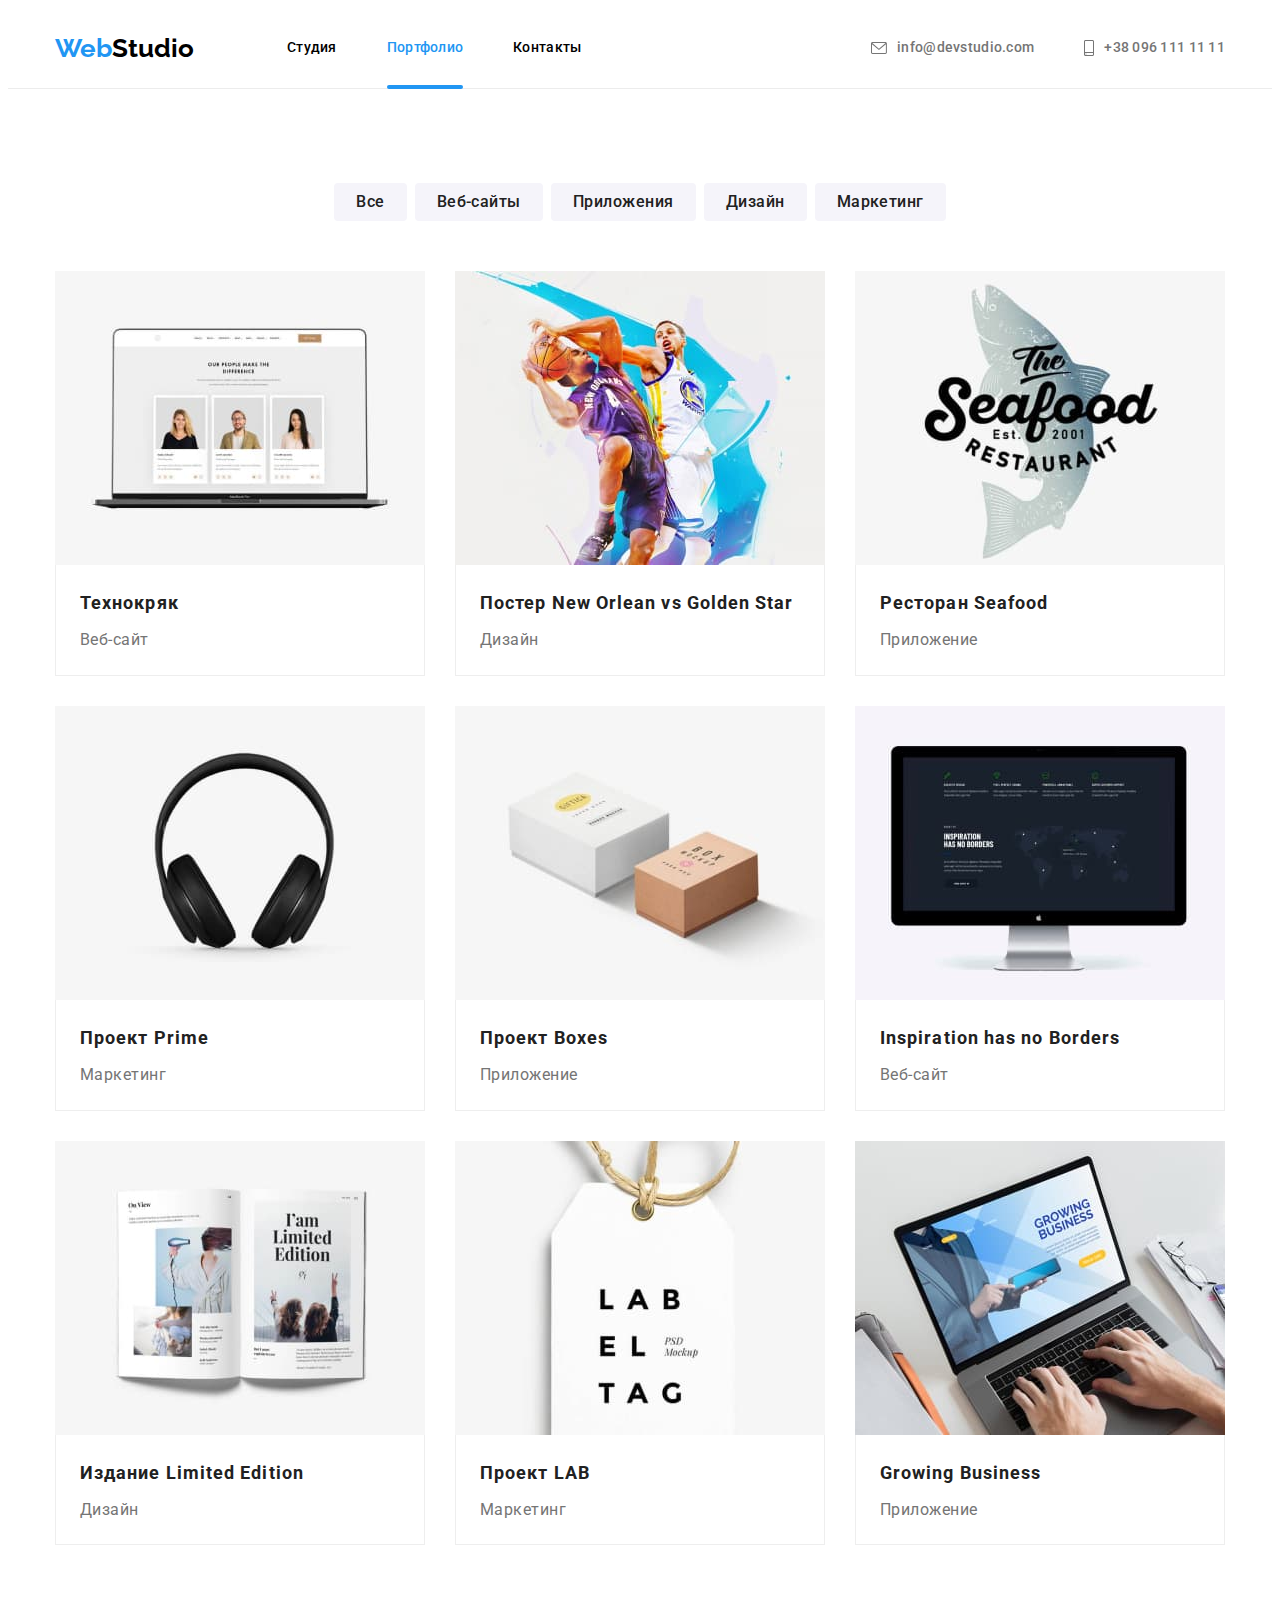
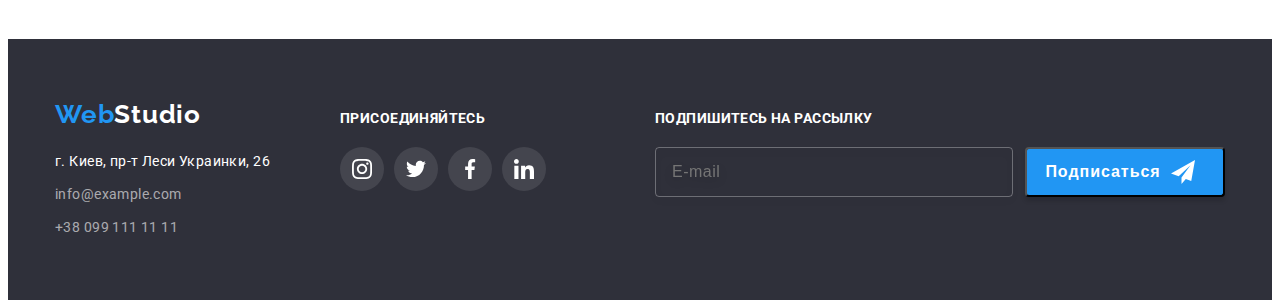
==== portfolio.html @ 35cf9055 "1" ====
<!DOCTYPE html>
<html lang="ru">
  <head>
    <meta charset="UTF-8" />
    <meta http-equiv="X-UA-Compatible" content="IE=edge" />
    <meta name="viewport" content="width=device-width, initial-scale=1.0" />
    <title>Portfolio</title>
    <link rel="stylesheet" href="./css/styles.css" />
    <!-- подключение шрифтов -->
    <link rel="preconnect" href="https://fonts.googleapis.com" />
    <link rel="preconnect" href="https://fonts.gstatic.com" crossorigin />
    <link
      href="https://fonts.googleapis.com/css2?family=Raleway:wght@700&family=Roboto:wght@400;500;700;900&display=swap"
      rel="stylesheet"
    />
  </head>
  <body>
    <header class="header">
      <div class="container">
        <nav class="header-nav">
          <a href="./index.html" class="header-logo link"
            ><span class="header-web">Web</span>Studio</a
          >
          <ul class="list header-list">
            <li class="header-item">
              <a href="./index.html" class="link header-link">Студия</a>
            </li>
            <li class="header-item">
              <a href="./portfolio.html" class="link header-link current">Портфолио</a>
            </li>
            <li class="header-item">
              <a href="" class="link header-link">Контакты</a>
            </li>
          </ul>
        </nav>
        <!-- <div class="header-contact-list"> -->
        <ul class="header-list list header-contact-list">
          <li class="contact-item">
            <a href="mailto:info@devstudio.com" class="link header-contact">
              <svg class="tel-svg" width="16" height="12">
                <use href="./imeges/icons.svg#icon-envelope"></use>
              </svg>
              info@devstudio.com</a
            >
          </li>
          <li class="contact-item">
            <a href="tel:+380961111111" class="link header-contact">
              <svg class="tel-svg" width="10" height="16">
                <use href="./imeges/icons.svg#icon-smartphone"></use>
              </svg>
              +38 096 111 11 11</a
            >
          </li>
        </ul>
        <!-- </div> -->
      </div>
    </header>

    <main>
      <!-- FILTER BUTTONS -->
      <section class="gallery">
        <div class="container">
          <h1 class="visually-hidden">Портфолио</h1>
          <ul class="list filter-list">
            <li class="filter-item"><button type="button" class="btn">Все</button></li>
            <li class="filter-item"><button type="button" class="btn">Веб-сайты</button></li>
            <li class="filter-item"><button type="button" class="btn">Приложения</button></li>
            <li class="filter-item"><button type="button" class="btn">Дизайн</button></li>
            <li class="filter-item"><button type="button" class="btn">Маркетинг</button></li>
          </ul>
          <ul class="list gallery-list">
            <li class="gallery-item">
              <a href="" class="link gallery-link">
                <div class="gallery-list-wrap">
                  <img src="./imeges/img-0.jpg" alt="work1" class="filter-img" width="370" />
                  <p class="gallery-hover-text">
                    Технокряк это современная площадка распространения коронавируса. Компании
                    используют эту платформу для цифрового шпионажа и атак на защищённые сервера
                    конкурентов.
                  </p>
                </div>
                <div class="gallery-text">
                  <h2 class="filter-title">Технокряк</h2>
                  <p class="filter-text">Веб-сайт</p>
                </div>
              </a>
            </li>
            <li class="gallery-item">
              <a href="" class="link gallery-link">
                <div class="gallery-list-wrap">
                  <img src="./imeges/img-1.jpg" alt="work2" class="filter-img" width="370" />
                  <p class="gallery-hover-text">
                    Технокряк это современная площадка распространения коронавируса. Компании
                    используют эту платформу для цифрового шпионажа и атак на защищённые сервера
                    конкурентов.
                  </p>
                </div>
                <div class="gallery-text">
                  <h2 class="filter-title">Постер New Orlean vs Golden Star</h2>
                  <p class="filter-text">Дизайн</p>
                </div>
              </a>
            </li>
            <li class="gallery-item">
              <a href="" class="link gallery-link">
                <div class="gallery-list-wrap">
                  <img src="./imeges/img-2.jpg" alt="work3" class="filter-img" width="370" />
                  <p class="gallery-hover-text">
                    Технокряк это современная площадка распространения коронавируса. Компании
                    используют эту платформу для цифрового шпионажа и атак на защищённые сервера
                    конкурентов.
                  </p>
                </div>
                <div class="gallery-text">
                  <h2 class="filter-title">Ресторан Seafood</h2>
                  <p class="filter-text">Приложение</p>
                </div>
              </a>
            </li>
            <li class="gallery-item">
              <a href="" class="link gallery-link">
                <div class="gallery-list-wrap">
                  <img src="./imeges/img-3.jpg" alt="work4" class="filter-img" width="370" />
                  <p class="gallery-hover-text">
                    Технокряк это современная площадка распространения коронавируса. Компании
                    используют эту платформу для цифрового шпионажа и атак на защищённые сервера
                    конкурентов.
                  </p>
                </div>
                <div class="gallery-text">
                  <h2 class="filter-title">Проект Prime</h2>
                  <p class="filter-text">Маркетинг</p>
                </div>
              </a>
            </li>
            <li class="gallery-item">
              <a href="" class="link gallery-link">
                <div class="gallery-list-wrap">
                  <img src="./imeges/img-4.jpg" alt="work5" class="filter-img" width="370" />
                  <p class="gallery-hover-text">
                    Технокряк это современная площадка распространения коронавируса. Компании
                    используют эту платформу для цифрового шпионажа и атак на защищённые сервера
                    конкурентов.
                  </p>
                </div>
                <div class="gallery-text">
                  <h2 class="filter-title">Проект Boxes</h2>
                  <p class="filter-text">Приложение</p>
                </div>
              </a>
            </li>
            <li class="gallery-item">
              <a href="" class="link gallery-link">
                <div class="gallery-list-wrap">
                  <img src="./imeges/img-5.jpg" alt="work6" class="filter-img" width="370" />
                  <p class="gallery-hover-text">
                    Технокряк это современная площадка распространения коронавируса. Компании
                    используют эту платформу для цифрового шпионажа и атак на защищённые сервера
                    конкурентов.
                  </p>
                </div>
                <div class="gallery-text">
                  <h2 class="filter-title">Inspiration has no Borders</h2>
                  <p class="filter-text">Веб-сайт</p>
                </div>
              </a>
            </li>
            <li class="gallery-item">
              <a href="" class="link gallery-link">
                <div class="gallery-list-wrap">
                  <img src="./imeges/img-6.jpg" alt="work7" class="filter-img" width="370" />
                  <p class="gallery-hover-text">
                    Технокряк это современная площадка распространения коронавируса. Компании
                    используют эту платформу для цифрового шпионажа и атак на защищённые сервера
                    конкурентов.
                  </p>
                </div>
                <div class="gallery-text">
                  <h2 class="filter-title">Издание Limited Edition</h2>
                  <p class="filter-text">Дизайн</p>
                </div>
              </a>
            </li>
            <li class="gallery-item">
              <a href="" class="link gallery-link">
                <div class="gallery-list-wrap">
                  <img src="./imeges/img-7.jpg" alt="work8" class="filter-img" width="370" />
                  <p class="gallery-hover-text">
                    Технокряк это современная площадка распространения коронавируса. Компании
                    используют эту платформу для цифрового шпионажа и атак на защищённые сервера
                    конкурентов.
                  </p>
                </div>
                <div class="gallery-text">
                  <h2 class="filter-title">Проект LAB</h2>
                  <p class="filter-text">Маркетинг</p>
                </div>
              </a>
            </li>
            <li class="gallery-item">
              <a href="" class="link gallery-link">
                <div class="gallery-list-wrap">
                  <img src="./imeges/img-8.jpg" alt="work9" class="filter-img" width="370" />
                  <p class="gallery-hover-text">
                    Технокряк это современная площадка распространения коронавируса. Компании
                    используют эту платформу для цифрового шпионажа и атак на защищённые сервера
                    конкурентов.
                  </p>
                </div>
                <div class="gallery-text">
                  <h2 class="filter-title">Growing Business</h2>
                  <p class="filter-text">Приложение</p>
                </div>
              </a>
            </li>
          </ul>
        </div>
      </section>
    </main>
    <footer class="footer">
      <div class="container">
        <div>
          <a href="./index.html" class="footer-logo link"
            ><span class="header-web">Web</span>Studio</a
          >
          <address class="footer-address">
            <ul class="list">
              <li class="footer-item">
                <a
                  class="link footer-address"
                  href="https://goo.gl/maps/mXZvtL3YNKknpCyy6"
                  target="_blank"
                  rel="noopener noreferrer"
                  >г. Киев, пр-т Леси Украинки, 26</a
                >
              </li>
              <li class="footer-item">
                <a href="mailto:info@example.com" class="link footer-contact">info@example.com</a>
              </li>
              <li class="footer-item">
                <a href="tel:+380991111111" class="link footer-contact">+38 099 111 11 11</a>
              </li>
            </ul>
          </address>
        </div>
        <div class="footer-social">
          <h3 class="secondary-title">присоединяйтесь</h3>
          <ul class="list footer-social-list">
            <li class="footer-social-item">
              <a href="" class="footer-social-link link">
                <svg class="footer-svg" width="20" height="20">
                  <use href="./imeges/icons.svg#icon-instagram"></use>
                </svg>
              </a>
            </li>
            <li class="footer-social-item">
              <a href="" class="footer-social-link link">
                <svg class="footer-svg" width="20" height="20">
                  <use href="./imeges/icons.svg#icon-twitter"></use>
                </svg>
              </a>
            </li>
            <li class="footer-social-item">
              <a href="" class="footer-social-link link">
                <svg class="footer-svg" width="20" height="20">
                  <use href="./imeges/icons.svg#icon-facebook"></use>
                </svg>
              </a>
            </li>
            <li class="footer-social-item">
              <a href="" class="footer-social-link link">
                <svg class="footer-svg" width="20" height="20">
                  <use href="./imeges/icons.svg#icon-linkedin"></use>
                </svg>
              </a>
            </li>
          </ul>
        </div>
        <form action="" class="subscribe-form">
          <div class="subscribe">
            <div class="subscribe-wrap-up">
              <label for="subscribe-email" class="subscribe-text">Подпишитесь на рассылку</label>
            </div>
            <div class="subscribe-wrap">
              <input
                type="email"
                name="subscribe-email"
                id="subscribe-email"
                class="subscribe-input"
                placeholder="E-mail"
              />

              <button type="submit" class="button btn-subscribe">
                Подписаться
                <svg class="icon-send" width="24" height="24">
                  <use href="./imeges/icons.svg#icon-send"></use>
                </svg>
              </button>
            </div>
          </div>
        </form>
      </div>
    </footer>
  </body>
</html>
---- css/styles.css ----
* {
  box-sizing: border-box;
}

:root {
  --title-color-text: #212121;
  --primery-color-text: #757575;
  --color-prime: #000000;
  --color-hover: #2196f3;
}

body {
  font-family: 'Roboto', sans-serif;
}

p,
h1,
h2,
h3,
h4,
h5,
h6 {
  margin: 0;
}

ul {
  margin: 0;
  padding: 0;
}

button {
  cursor: pointer;
  padding: 0;
}

img {
  display: block;
}

.list {
  list-style: none;
}

.link {
  text-decoration: none;
}

.visually-hidden {
  position: absolute;
  white-space: nowrap;
  width: 1px;
  height: 1px;
  overflow: hidden;
  border: 0;
  padding: 0;
  clip: rect(0 0 0 0);
  clip-path: inset(50%);
  margin: -1px;
}

.container {
  width: 1200px;
  padding-left: 15px;
  padding-right: 15px;
  margin: 0 auto;
  /* outline: 2px solid red; */
}

/* Цвет заголовка секции  #757575  */
/* Цвет дополнительного текста #212121 */
/* Цвет фона белый  */

.list {
  list-style: none;
}
.link {
  text-decoration: none;
}
/* ----------------------------header------------------ */
.header .container {
  display: flex;
  align-items: center;
}
.header {
  border-bottom: 1px solid #ececec;
}
.header-nav {
  display: flex;
  align-items: center;
}
.header-nav .header-logo {
  margin-right: 93px;
  font-family: 'Raleway', sans-serif;
  font-weight: 700;
  font-size: 26px;
  line-height: 1.19;
  color: var(--color-prime);
}
.header-web {
  color: #2196f3;
}
.header-list {
  display: flex;
  font-weight: 500;
  font-size: 14px;
  line-height: 1.14;
  letter-spacing: 0.02em;
}
.header-item:not(:last-child) {
  margin-right: 50px;
}
.tel-svg {
  margin-right: 10px;
  align-items: center;
}
.header-contact {
  display: flex;
  align-items: center;
  color: var(--primery-color-text);
  font-weight: 500;
  font-size: 14px;
  line-height: 1.14;
  letter-spacing: 0.02em;
  fill: #757575;
  padding-top: 32px;
  padding-bottom: 32px;
  transition: color 250ms cubic-bezier(0.4, 0, 0.2, 1), fill 250ms cubic-bezier(0.4, 0, 0.2, 1);
}
.header-contact-list {
  display: flex;
  margin-left: auto;
  align-items: center;
}
.contact-item:nth-child(1) {
  margin-right: 50px;
}
.header-nav .header-list {
  color: var(--color-hover);
}

.header-link {
  display: block;
  padding-top: 32px;
  padding-bottom: 32px;
  color: var(--color-prime);
  transition: color 250ms cubic-bezier(0.4, 0, 0.2, 1);
}
.current {
  color: var(--color-hover);
  position: relative;
}
.current::after {
  content: '';
  width: 100%;
  height: 4px;
  background-color: var(--color-hover);
  border-radius: 2px;
  position: absolute;
  left: 0;
  bottom: -1px;
}
.header-link:hover,
.header-link:focus,
.header-contact:hover,
.header-contact:focus,
.tel-svg:hover {
  color: var(--color-hover);
  fill: var(--color-hover);
}

/*------------------------ HERO---------------- */
.hero {
  max-width: 1600px;
  /* background-color: #2f303a; */
  padding-top: 200px;
  padding-bottom: 200px;
  text-align: center;
  margin: 0 auto;
  /* background: rgba(47, 48, 58, 0.4); */
  background-image: linear-gradient(to top, rgba(47, 48, 58, 0.4), rgba(47, 48, 58, 0.4)),
    url(../imeges/Img.jpg);
}

.hero .hero-title {
  color: white;
  font-family: Roboto;
  font-weight: 900;
  font-size: 44px;
  line-height: 1.36;
  letter-spacing: 0.06em;
  text-transform: uppercase;
  text-align: center;
  margin: 0 auto 30px auto;
  max-width: 696px;
}

.button {
  box-shadow: 0px 4px 4px rgba(0, 0, 0, 0.15);
  border-radius: 4px;
  width: 200px;
  height: 50px;
  color: white;
  background-color: var(--color-hover);
  font-weight: 700;
  font-size: 16px;
  line-height: 1.875;
  letter-spacing: 0.06em;
  transition: background-color 250ms cubic-bezier(0.4, 0, 0.2, 1);
}
.hero .button:hover,
.hero .button:focus {
  background-color: #188ce8;
}

/* ---------------------SECTION--------------- */
.section-title {
  color: var(--title-color-text);
  font-weight: 700;
  font-size: 36px;
  line-height: 1.17;
  letter-spacing: 0.03em;
  text-align: center;
  margin-bottom: 50px;
}
.work-principles .secondary-title {
  font-weight: 700;
  text-transform: uppercase;
  margin-bottom: 10px;
}
.secondary-title {
  color: var(--title-color-text);
  font-weight: 500;
  font-size: 14px;
  line-height: 1.14;
  letter-spacing: 0.03em;
  /* text-transform: uppercase; */
}
.section-text {
  color: var(--primery-color-text);
  font-weight: 400;
  font-size: 14px;
  line-height: 1.71;
  letter-spacing: 0.03em;
}

/* ----------------Принципы работы----------- */
.work-principles {
  padding-top: 94px;
}
.principles-icon-box {
  display: flex;
  align-items: center;
  justify-content: center;
  width: 270px;
  height: 120px;
  background-color: #f5f4fa;
  /* text-align: center;
  padding-top: 25px;
  padding-bottom: 25px; */
  /* filter: drop-shadow(0px 4px 4px rgba(0, 0, 0, 0.25)); */
  margin-bottom: 30px;
}

.work-principles .list {
  display: flex;
  margin-right: -30px;
}
.activity .section-title {
  margin-bottom: 50px;
}
.principles-item {
  width: 270px;
  margin-right: 30px;
}
/* ------------Чем мы занимаемся----------- */
.activity {
  padding-top: 94px;
  padding-bottom: 94px;
}
.activity-wrap {
  position: relative;
}
.activity-wrap-text {
  display: flex;
  align-items: center;
  justify-content: center;
  position: absolute;
  bottom: 0;
  right: 0;
  width: 100%;
  padding-top: 27px;
  padding-bottom: 27px;
  /* height: 70px; */
  background: rgba(47, 48, 58, 0.8);
  font-weight: 700;
  font-size: 14px;
  line-height: 1.14;
  text-align: center;
  letter-spacing: 0.03em;
  text-transform: uppercase;
  color: #ffffff;
}
.activity .list {
  display: flex;

  /* margin-right: -30px; */
}
.activity-item:not(:last-child) {
  margin-right: 30px;
}
/* ------------Наша команда----------- */
.team {
  background-color: #f5f4fa;
  padding-top: 94px;
  padding-bottom: 94px;
}
.team .section-title {
  margin-bottom: 50px;
}
.team-list {
  display: flex;
  margin-right: -30px;
}

.team-item {
  margin-right: 30px;
  background-color: #fff;
  /* padding-bottom: 30px; */
  box-shadow: 0px 1px 3px rgba(0, 0, 0, 0.12), 0px 1px 1px rgba(0, 0, 0, 0.14),
    0px 2px 1px rgba(0, 0, 0, 0.2);
  border-radius: 0px 0px 4px 4px;
}
.team-text {
  padding: 30px 20px 30px 20px;
  text-align: center;
}
.team .secondary-title {
  margin-bottom: 10px;
}
.team .section-text {
  margin-bottom: 16px;
  /* text-align: center; */
  /* margin-bottom: 30px; */
}
.social-list {
  display: flex;
  align-items: center;
  justify-content: center;
}

.social-link {
  display: flex;
  align-items: center;
  justify-content: center;
  width: 44px;
  height: 44px;
  color: #afb1b8;
  border-radius: 50%;
  background-color: #fff;
  transition: color 250ms cubic-bezier(0.4, 0, 0.2, 1),
    background-color 250ms cubic-bezier(0.4, 0, 0.2, 1);
}
.svg-social {
  fill: currentColor;
}

.social-link:hover,
.social-link:focus {
  background-color: var(--color-hover);
  width: 44px;
  height: 44px;
  border-radius: 50%;
  cursor: pointer;
  color: #ffffff;
}

.social-item {
  display: flex;
  align-items: center;
  justify-content: center;
}
.social-item + .social-item {
  margin-left: 10px;
}

/* --------------------Постоянные клиенты #afb1b8 ------------ */
.clients {
  padding-top: 94px;
  padding-bottom: 94px;
}
.clients-list {
  display: flex;
}
.clients-link {
  display: flex;
  align-items: center;
  justify-content: center;
  width: 170px;
  height: 92px;
  border: 1px solid #afb1b8;
  border-radius: 4px;
  color: #afb1b8;
  transition: color 250ms cubic-bezier(0.4, 0, 0.2, 1), border 250ms cubic-bezier(0.4, 0, 0.2, 1);
}
.clients-icon {
  fill: currentColor;
}
.clients-item + .clients-item {
  margin-left: 30px;
}
.clients-link:hover {
  color: var(--color-hover);
  border: 1px solid #2196f3;
}

/* -------------------- FOOTER------------ */
.footer {
  /* display: flex; */
  /* flex-direction: row; */
  background: #2f303a;
  padding-top: 60px;
  padding-bottom: 60px;
}
.footer .container {
  display: flex;
  align-items: baseline;
}
.footer-logo {
  display: block;
  color: #ffffff;
  font-family: Raleway;
  font-weight: 700;
  font-size: 26px;
  line-height: 1.19;
  letter-spacing: 0.03em;
  margin-bottom: 20px;
}
.footer-address-wrap {
  min-width: 231px;
}

.footer-address {
  color: #ffffff;
  font-style: normal;
  font-weight: 400;
  font-size: 14px;
  line-height: 1.71;
  letter-spacing: 0.03em;
  /* margin-bottom: 9px; */
}
.footer-item:not(:last-child) {
  margin-bottom: 9px;
}

.footer-contact {
  font-weight: 400;
  font-size: 14px;
  line-height: 1.71;
  letter-spacing: 0.03em;
  color: rgba(255, 255, 255, 0.6);
}
.footer-social {
  margin-left: 70px;
  margin-right: 93px;
}
.footer-social .secondary-title {
  color: #ffffff;
  font-weight: 700;
  text-transform: uppercase;
  margin-bottom: 20px;
}
.footer-social-list {
  display: flex;
}
.footer-social-link {
  display: flex;
  width: 44px;
  height: 44px;
  background: rgba(255, 255, 255, 0.1);
  border-radius: 50%;
  align-items: center;
  justify-content: center;
  color: #ffffff;
  transition: background-color 250ms cubic-bezier(0.4, 0, 0.2, 1);
}
.footer-social-item + .footer-social-item {
  margin-left: 10px;
}
.footer-social-link:hover,
.footer-social-link:focus {
  background-color: var(--color-hover);
}
.footer-svg {
  fill: currentColor;
}
.subscribe {
  display: flex;
  flex-direction: column;
  margin-left: auto;
}
.subscribe-form {
  margin-left: auto;
}
.subscribe-text {
  font-weight: 700;
  font-size: 14px;
  line-height: 1.14;
  letter-spacing: 0.03em;
  text-transform: uppercase;
  color: #ffffff;
}

.subscribe-input {
  width: 358px;
  outline: none;
  border: 1px solid rgba(255, 255, 255, 0.3);
  filter: drop-shadow(0px 4px 4px rgba(0, 0, 0, 0.15));
  border-radius: 4px;
  background-color: transparent;
  padding-right: 16px;
  padding-left: 16px;
  font-size: 16px;
  line-height: 1.25;
  letter-spacing: 0.03em;
  color: rgba(255, 255, 255, 0.6);
}
.btn-subscribe {
  width: 200px;
  height: 50px;
  font-weight: 700;
  font-size: 16px;
  line-height: 1.86;
  display: flex;
  align-items: center;
  justify-content: center;
  letter-spacing: 0.06em;
  color: #ffffff;
  box-shadow: 0px 4px 4px rgba(0, 0, 0, 0.15);
  margin-left: 12px;
  transition: background-color 250ms cubic-bezier(0.4, 0, 0.2, 1);
}

.btn-subscribe:hover,
.btn-subscribe:focus {
  background-color: #188ce8;
}

.icon-send {
  margin: 0 10px 0 10px;
  fill: #ffffff;
}
.subscribe-wrap-up {
  margin-bottom: 20px;
}
.subscribe-wrap {
  display: flex;
  width: 100%;
}

/* ------------Portfolio--------- */

/* ---------FILTER BUTTONS------------ */
.gallery {
  padding-top: 94px;
  padding-bottom: 94px;
}

.btn {
  font-family: inherit;
  background-color: #f5f4fa;
  color: var(--title-color-text);
  font-weight: 500;
  font-size: 16px;
  line-height: 1.63;
  letter-spacing: 0.03em;
  border-radius: 4px;
  border: none;
  padding: 6px 22px;
  transition: background-color 250ms cubic-bezier(0.4, 0, 0.2, 1),
    color 250ms cubic-bezier(0.4, 0, 0.2, 1), box-shadow 250ms cubic-bezier(0.4, 0, 0.2, 1);
}
.filter-item:not(:last-child) {
  margin-right: 8px;
}
.filter-list {
  display: flex;
  margin-bottom: 50px;
  justify-content: center;
}

.btn:hover,
.btn:focus {
  background-color: var(--color-hover);
  color: #ffffff;
  box-shadow: 0px 3px 1px rgba(0, 0, 0, 0.1), 0px 1px 2px rgba(0, 0, 0, 0.08),
    0px 2px 2px rgba(0, 0, 0, 0.12);
}

/* -----------Галерея----------------- */

.filter-title {
  color: var(--title-color-text);
  font-weight: 700;
  font-size: 18px;
  line-height: 2;
  letter-spacing: 0.06em;

  margin-bottom: 4px;
}
.filter-text {
  color: var(--primery-color-text);
  font-style: 400;
  font-size: 16px;
  line-height: 1.86;
  letter-spacing: 0.03em;
}
.gallery-text {
  padding: 20px 24px;
  border-right: 1px solid #eeeeee;
  border-bottom: 1px solid #eeeeee;
  border-left: 1px solid #eeeeee;
}
.gallery-item {
  margin-right: 30px;
  margin-bottom: 30px;
  background: #ffffff;
  flex-basis: calc((100% - 90px) / 3);
}
.gallery-list-wrap {
  position: relative;
  overflow: hidden;
}
.gallery-item:hover .gallery-hover-text {
  transform: translateY(0);
}
.gallery-hover-text {
  position: absolute;
  height: 100%;
  top: 0;
  left: 0;
  padding: 63px 24px;
  background-color: rgba(33, 150, 243, 0.9);
  font-weight: 400;
  font-size: 18px;
  line-height: 1.56;
  letter-spacing: 0.03em;
  color: #ffffff;
  transform: translateY(101%);
  transition: transform 250ms cubic-bezier(0.4, 0, 0.2, 1);
}
.gallery-link {
  display: block;
  transition: box-shadow 250ms cubic-bezier(0.4, 0, 0.2, 1);
}
.gallery-link:hover,
.gallery-link:focus {
  box-shadow: 0px 1px 1px rgba(0, 0, 0, 0.12), 0px 4px 4px rgba(0, 0, 0, 0.06),
    1px 4px 6px rgba(0, 0, 0, 0.16);
}
.gallery-list {
  display: flex;
  flex-wrap: wrap;
  margin-right: -30px;
  margin-bottom: -30px;
}

/* --------------MODAL------------ */

.backdrop {
  position: fixed;
  top: 0;
  width: 100vw;
  height: 100vh;
  background-color: rgba(0, 0, 0, 0.2);
  transition: opacity 500ms cubic-bezier(0.4, 0, 0.2, 1),
    visibility 500ms cubic-bezier(0.4, 0, 0.2, 1);
}

/* .backdrop.is-hidden {
  opacity: 0;
  pointer-events: none;
} */

.modal {
  width: 528px;
  min-height: 581px;
  background-color: #fff;
  border-radius: 4px;
  box-shadow: 0px 1px 3px rgba(0, 0, 0, 0.12), 0px 1px 1px rgba(0, 0, 0, 0.14),
    0px 2px 1px rgba(0, 0, 0, 0.2);
  position: absolute;
  top: 50%;
  left: 50%;
  padding: 40px;
  transform: translate(-50%, -50%) scale(1) rotate(0deg);
  transition: transform 500ms cubic-bezier(0.4, 0, 0.2, 1);
}
.title-modal {
  font-weight: 700;
  font-size: 20px;
  line-height: 1.15;
  text-align: center;
  letter-spacing: 0.03em;
  color: #212121;
  margin-bottom: 12px;
}
.backdrop.is-hidden .modal {
  transform: translate(-50%, -50%) scale(0.5) rotate(720deg);
  transition: transform 500ms cubic-bezier(0.4, 0, 0.2, 1);
}

.modal-close {
  position: absolute;
  display: flex;
  align-items: center;
  justify-content: center;
  top: 8px;
  right: 8px;
  width: 30px;
  height: 30px;
  background: transparent;
  border-radius: 50%;
  border: 1px solid rgba(0, 0, 0, 0.1);
}
.modal-close:hover,
.modal-close:focus {
  fill: var(--color-hover);
}
.is-hidden {
  opacity: 0;
  pointer-events: none;
  visibility: hidden;
}
.form-field {
  position: relative;
  display: flex;
  flex-direction: column;
  margin-bottom: 10px;
}
.form-field-coment {
  display: flex;
  flex-direction: column;
  margin-bottom: 20px;
}
.form-input-icon {
  position: absolute;
  /* top: 20px; */
  left: 12px;
  bottom: 11px;
  fill: var(--title-color-text);
  transition: fill 250ms cubic-bezier(0.4, 0, 0.2, 1);
}

.modal-label {
  font-size: 12px;
  line-height: 1.17;
  letter-spacing: 0.01em;
  color: #757575;
  margin-bottom: 4px;
}

.modal-input {
  outline: none;
  height: 40px;
  border: 1px solid rgba(33, 33, 33, 0.2);
  border-radius: 4px;
  padding-left: 42px;
  transition: border 250ms cubic-bezier(0.4, 0, 0.2, 1);
}
.modal-input:focus,
.modal-coment:focus {
  border: 1px solid var(--color-hover);
}
.modal-input:focus ~ .form-input-icon {
  fill: var(--color-hover);
}
.modal-coment {
  outline: none;
  width: 448px;
  height: 120px;
  padding: 12px 16px;
  border: 1px solid rgba(33, 33, 33, 0.2);
  border-radius: 4px;
  transition: border 250ms cubic-bezier(0.4, 0, 0.2, 1);
  resize: none;
}
.modal-coment::placeholder {
  font-size: 14px;
  line-height: 1.14;
  letter-spacing: 0.01em;
  color: rgba(117, 117, 117, 0.5);
}
.check-text {
  display: flex;
  align-items: center;
  justify-content: center;
  font-size: 14px;
  line-height: 1.71;
  letter-spacing: 0.03em;
  color: #757575;
}

.check-text span {
  width: 16px;
  height: 15px;
  border: 2px solid #000000;
  border-radius: 3px;
  margin-right: 8px;
  display: inline-flex;
  align-items: center;
  justify-content: center;
}

.form-check {
  display: flex;
  align-items: center;
  justify-content: center;
  margin-bottom: 30px;
}

.form-check-icon {
  fill: #ffffff;
}

.policy-check:checked + .check-text span {
  border: none;
  background-color: var(--color-hover);
}

.btn-modal {
  display: block;
  margin-right: auto;
  margin-left: auto;
  transition: background-color 250ms cubic-bezier(0.4, 0, 0.2, 1);
}
.btn-modal:hover,
.btn-modal:focus {
  background-color: #188ce8;
}
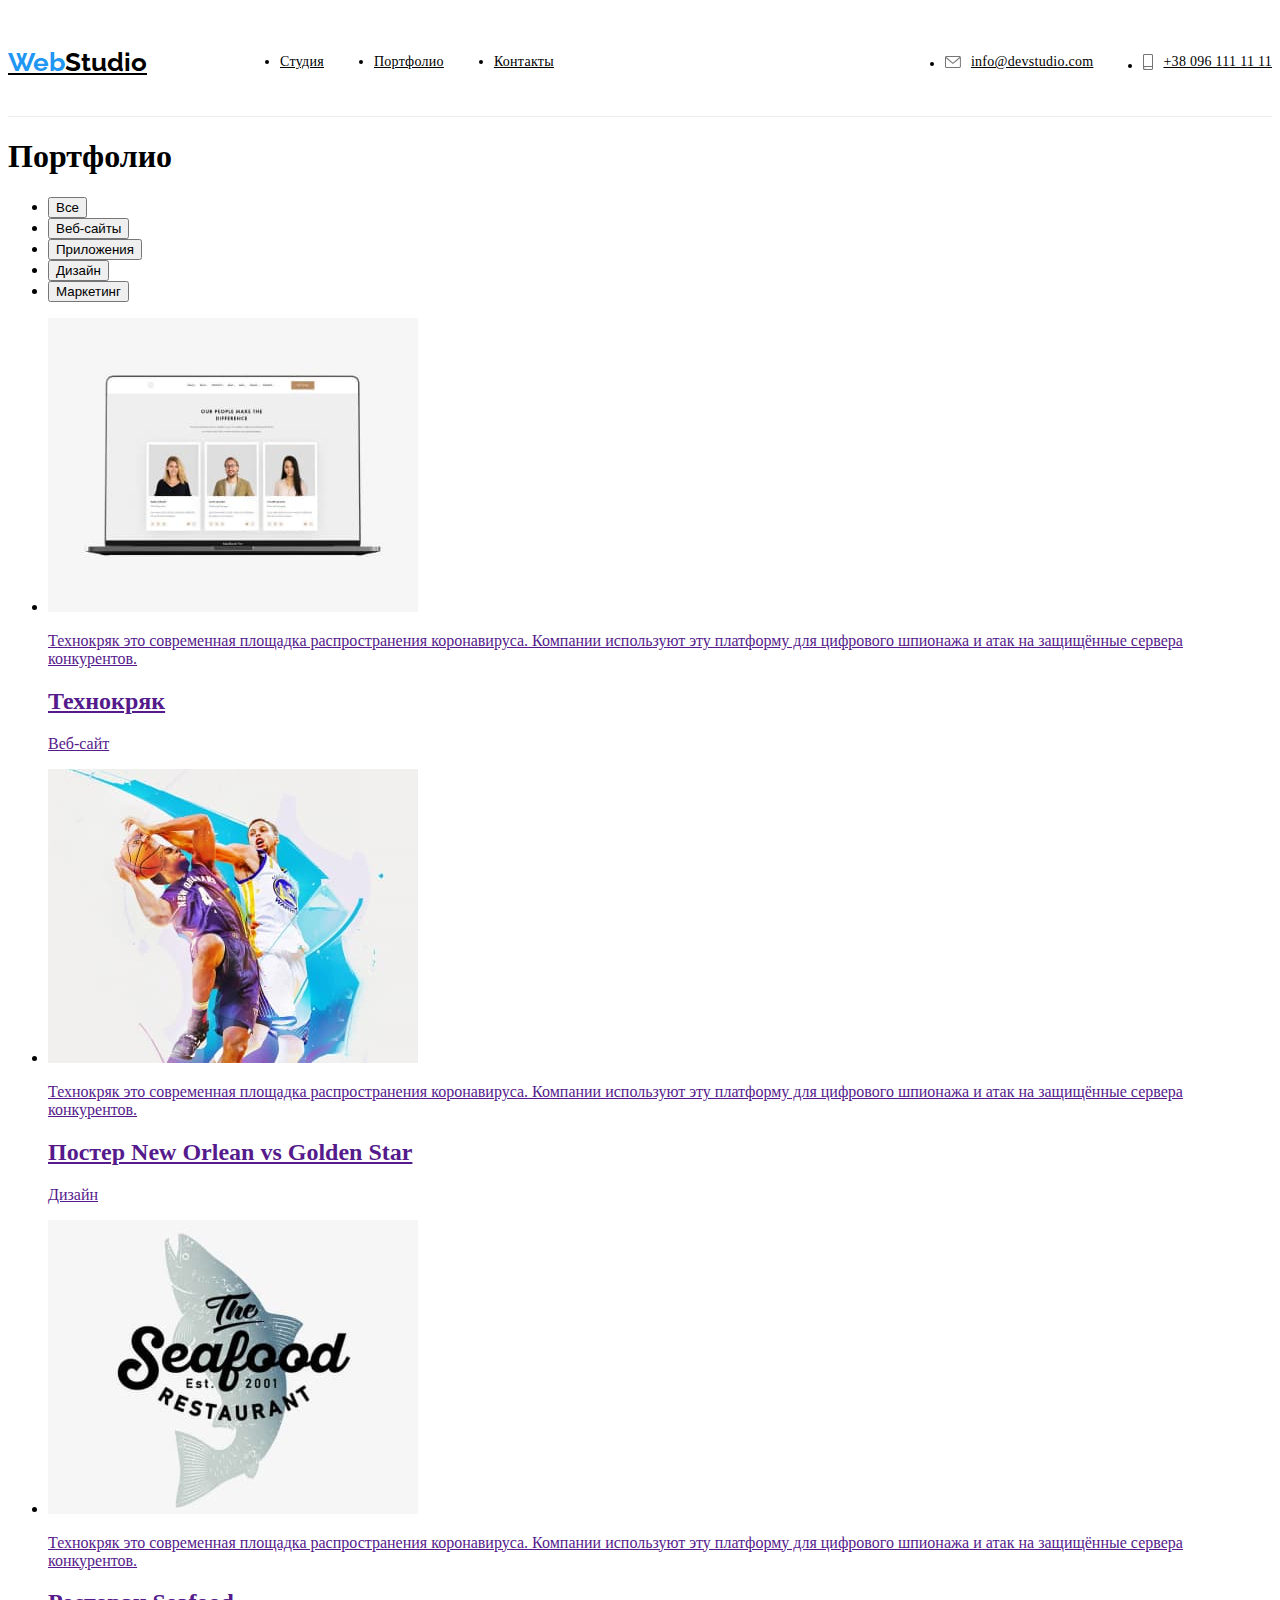
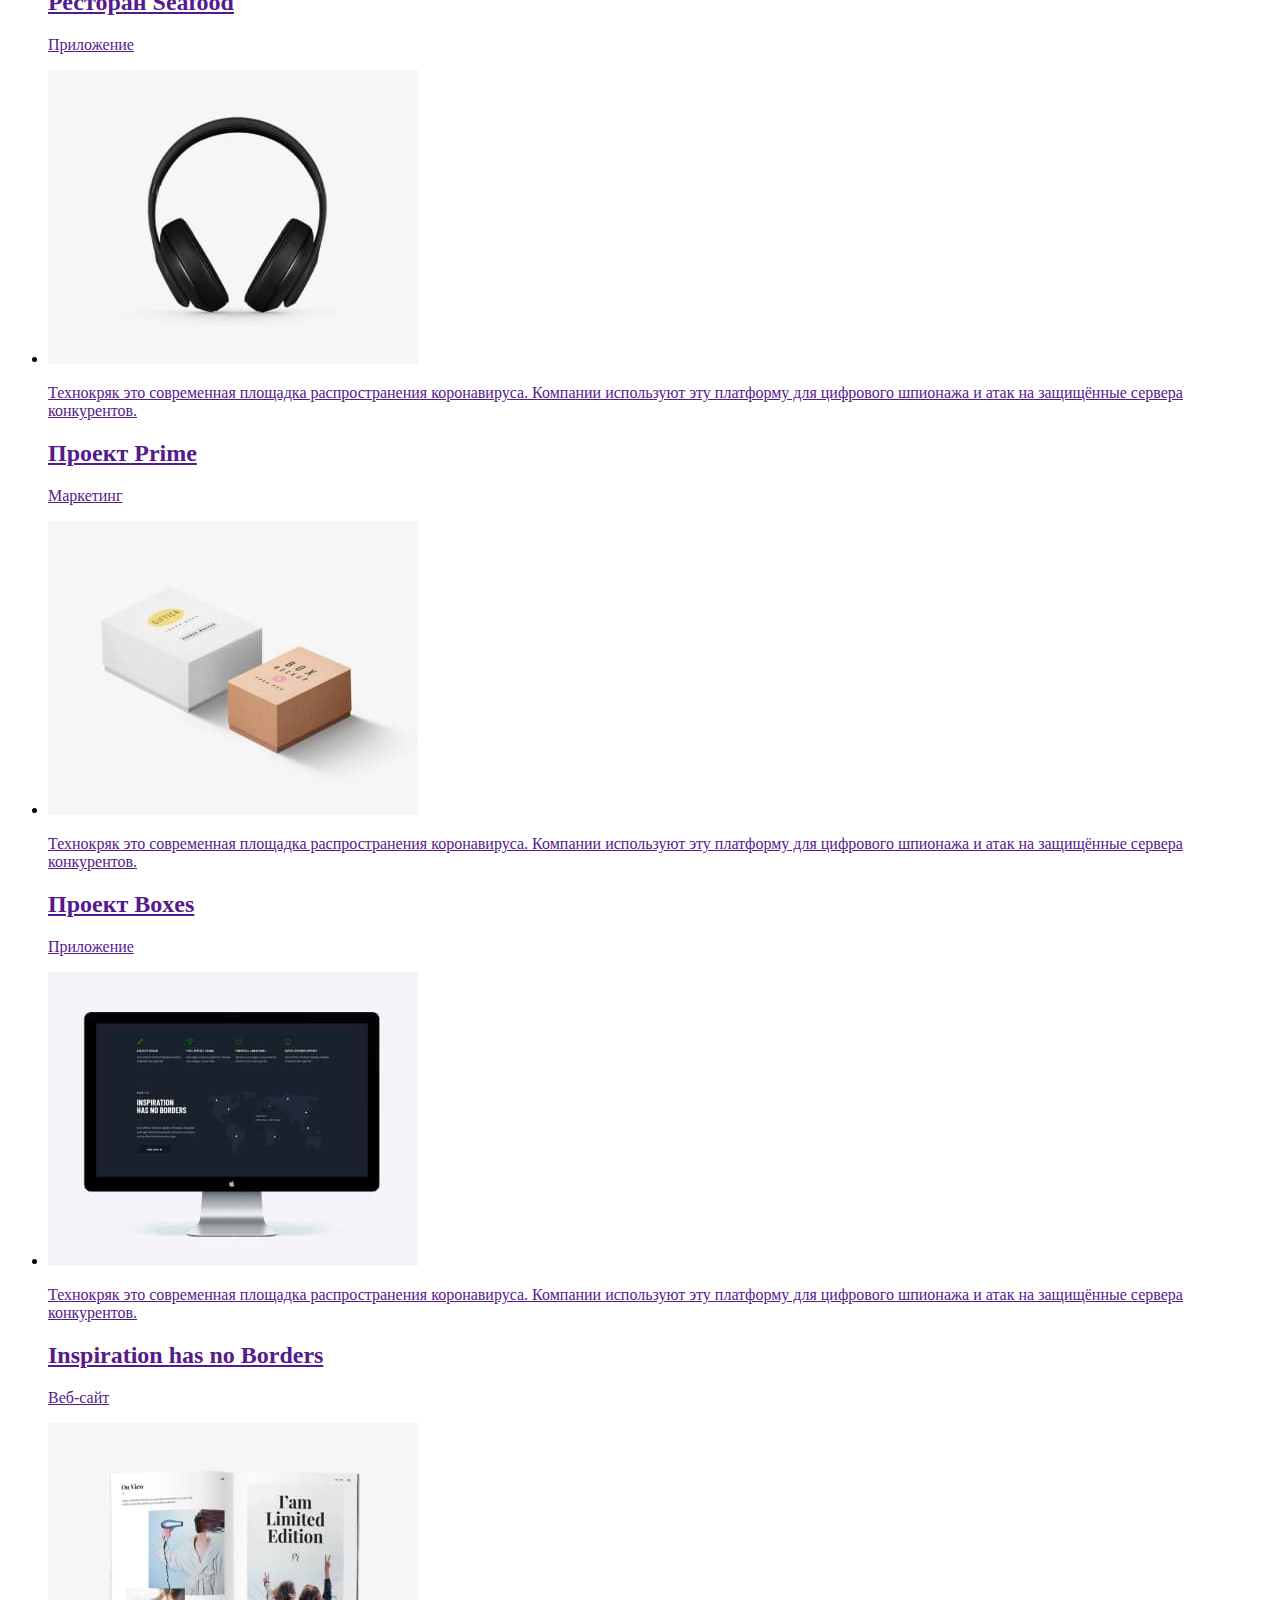
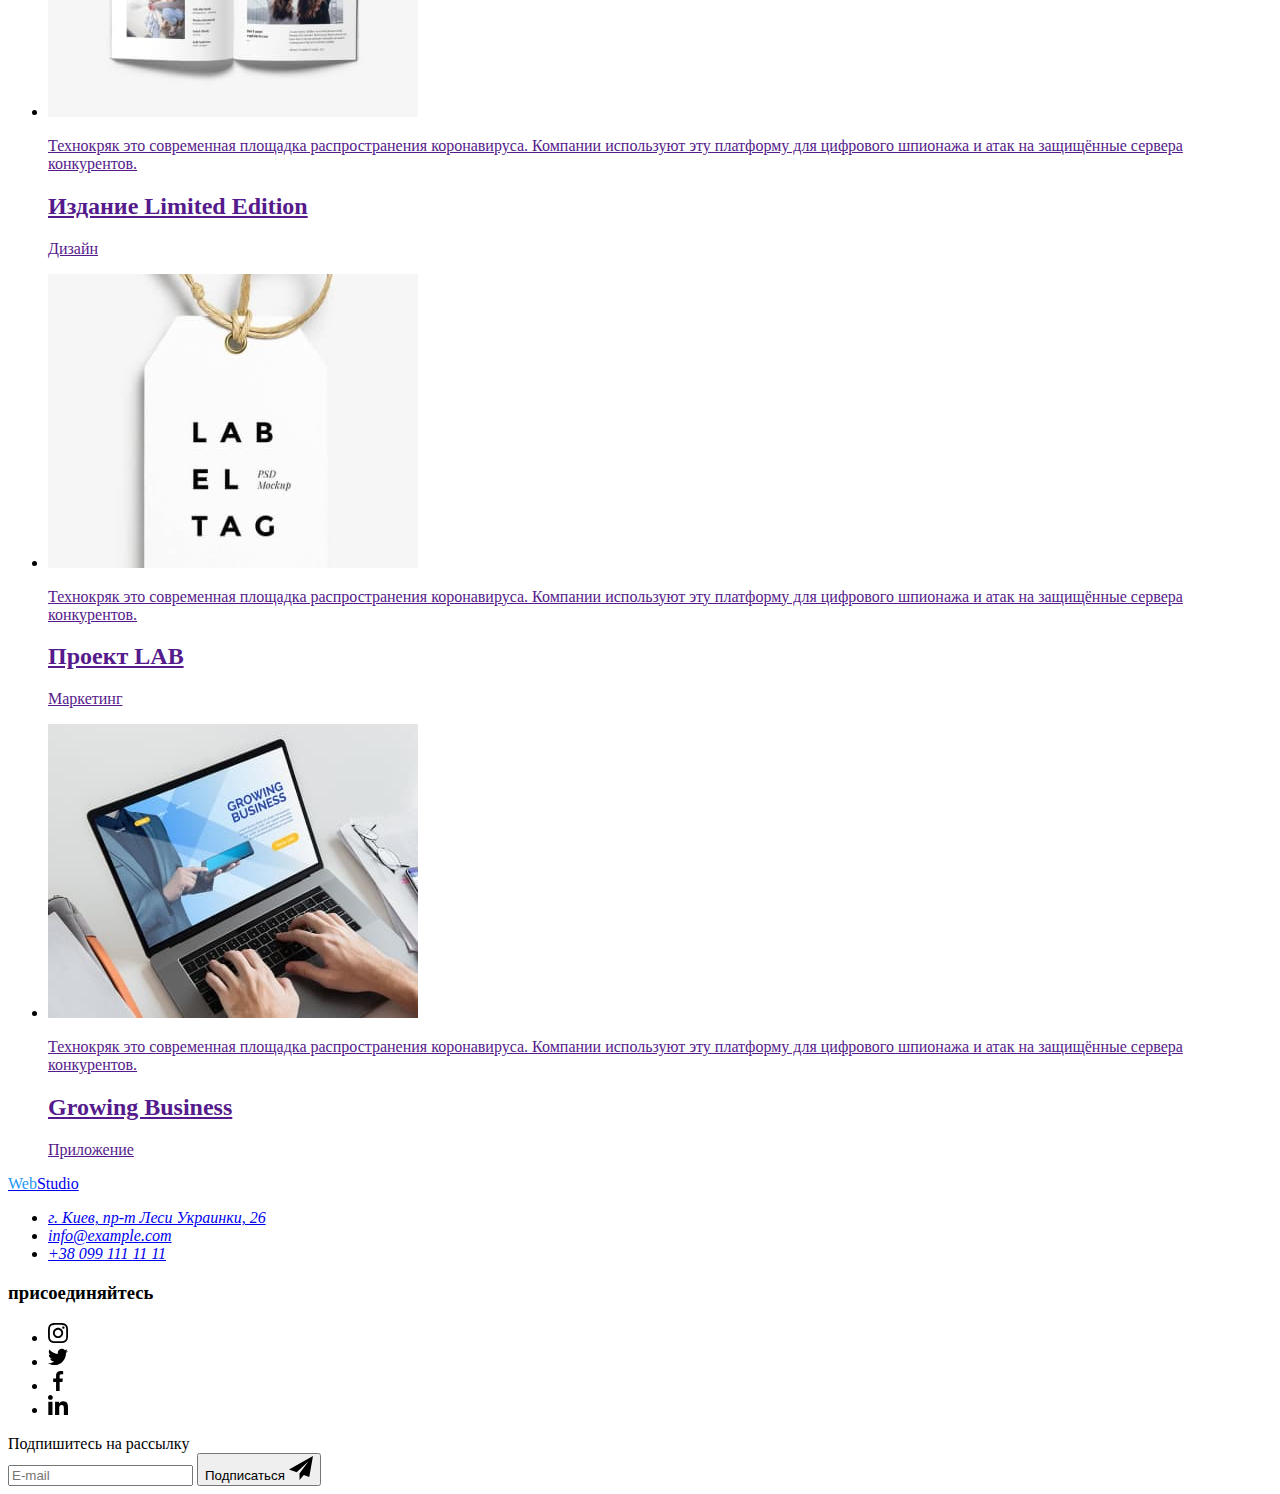
==== commit 92351cb0: "start sass" ====
--- a/portfolio.html
+++ b/portfolio.html
@@ -5,7 +5,8 @@
     <meta http-equiv="X-UA-Compatible" content="IE=edge" />
     <meta name="viewport" content="width=device-width, initial-scale=1.0" />
     <title>Portfolio</title>
-    <link rel="stylesheet" href="./css/styles.css" />
+    <!-- <link rel="stylesheet" href="./css/styles.css" /> -->
+    <link rel="stylesheet" href="./css/main.min.css" />
     <!-- подключение шрифтов -->
     <link rel="preconnect" href="https://fonts.googleapis.com" />
     <link rel="preconnect" href="https://fonts.gstatic.com" crossorigin />
--- a/css/styles.css
+++ b/css/styles.css
@@ -77,96 +77,6 @@
   text-decoration: none;
 }
 /* ----------------------------header------------------ */
-.header .container {
-  display: flex;
-  align-items: center;
-}
-.header {
-  border-bottom: 1px solid #ececec;
-}
-.header-nav {
-  display: flex;
-  align-items: center;
-}
-.header-nav .header-logo {
-  margin-right: 93px;
-  font-family: 'Raleway', sans-serif;
-  font-weight: 700;
-  font-size: 26px;
-  line-height: 1.19;
-  color: var(--color-prime);
-}
-.header-web {
-  color: #2196f3;
-}
-.header-list {
-  display: flex;
-  font-weight: 500;
-  font-size: 14px;
-  line-height: 1.14;
-  letter-spacing: 0.02em;
-}
-.header-item:not(:last-child) {
-  margin-right: 50px;
-}
-.tel-svg {
-  margin-right: 10px;
-  align-items: center;
-}
-.header-contact {
-  display: flex;
-  align-items: center;
-  color: var(--primery-color-text);
-  font-weight: 500;
-  font-size: 14px;
-  line-height: 1.14;
-  letter-spacing: 0.02em;
-  fill: #757575;
-  padding-top: 32px;
-  padding-bottom: 32px;
-  transition: color 250ms cubic-bezier(0.4, 0, 0.2, 1), fill 250ms cubic-bezier(0.4, 0, 0.2, 1);
-}
-.header-contact-list {
-  display: flex;
-  margin-left: auto;
-  align-items: center;
-}
-.contact-item:nth-child(1) {
-  margin-right: 50px;
-}
-.header-nav .header-list {
-  color: var(--color-hover);
-}
-
-.header-link {
-  display: block;
-  padding-top: 32px;
-  padding-bottom: 32px;
-  color: var(--color-prime);
-  transition: color 250ms cubic-bezier(0.4, 0, 0.2, 1);
-}
-.current {
-  color: var(--color-hover);
-  position: relative;
-}
-.current::after {
-  content: '';
-  width: 100%;
-  height: 4px;
-  background-color: var(--color-hover);
-  border-radius: 2px;
-  position: absolute;
-  left: 0;
-  bottom: -1px;
-}
-.header-link:hover,
-.header-link:focus,
-.header-contact:hover,
-.header-contact:focus,
-.tel-svg:hover {
-  color: var(--color-hover);
-  fill: var(--color-hover);
-}
 
 /*------------------------ HERO---------------- */
 .hero {
--- a/css/main.min.css
+++ b/css/main.min.css
@@ -0,0 +1,2 @@
+.header .container{display:flex;align-items:center}.header{border-bottom:1px solid #ececec}.header-nav{display:flex;align-items:center}.header-nav .header-logo{margin-right:93px;font-family:'Raleway', sans-serif;font-weight:700;font-size:26px;line-height:1.19;color:var(--color-prime)}.header-web{color:#2196f3}.header-list{display:flex;font-weight:500;font-size:14px;line-height:1.14;letter-spacing:0.02em}.header-item:not(:last-child){margin-right:50px}.tel-svg{margin-right:10px;align-items:center}.header-contact{display:flex;align-items:center;color:var(--primery-color-text);font-weight:500;font-size:14px;line-height:1.14;letter-spacing:0.02em;fill:#757575;padding-top:32px;padding-bottom:32px;transition:color 250ms cubic-bezier(0.4, 0, 0.2, 1),fill 250ms cubic-bezier(0.4, 0, 0.2, 1)}.header-contact-list{display:flex;margin-left:auto;align-items:center}.contact-item:nth-child(1){margin-right:50px}.header-nav .header-list{color:var(--color-hover)}.header-link{display:block;padding-top:32px;padding-bottom:32px;color:var(--color-prime);transition:color 250ms cubic-bezier(0.4, 0, 0.2, 1)}.current{color:var(--color-hover);position:relative}.current::after{content:'';width:100%;height:4px;background-color:var(--color-hover);border-radius:2px;position:absolute;left:0;bottom:-1px}.header-link:hover,.header-link:focus,.header-contact:hover,.header-contact:focus,.tel-svg:hover{color:var(--color-hover);fill:var(--color-hover)}
+/*# sourceMappingURL=main.min.css.map */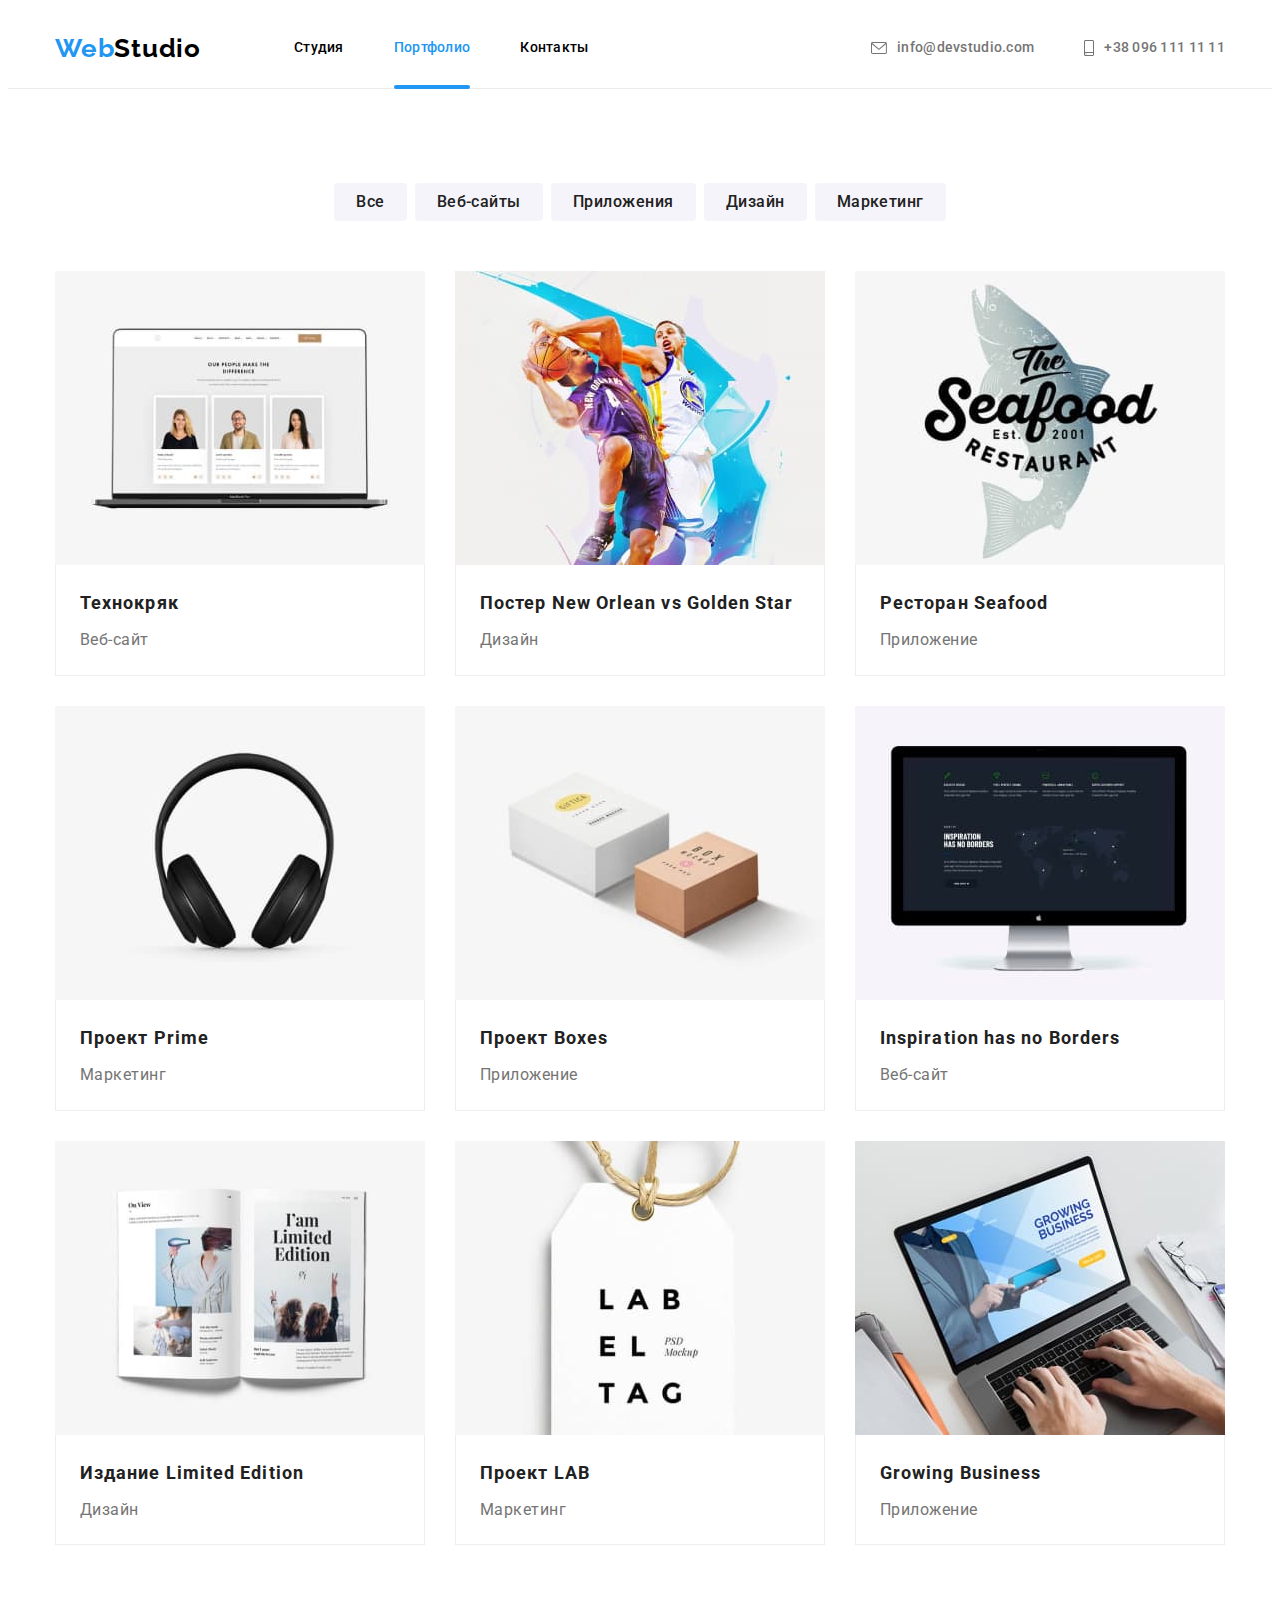
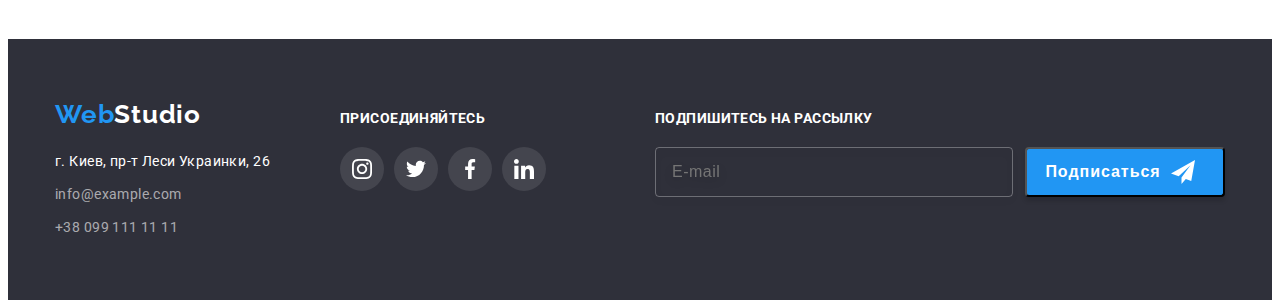
==== commit 4a1f639f: "Делает секции, заканчивает компонент _Buttons" ====
--- a/portfolio.html
+++ b/portfolio.html
@@ -5,6 +5,14 @@
     <meta http-equiv="X-UA-Compatible" content="IE=edge" />
     <meta name="viewport" content="width=device-width, initial-scale=1.0" />
     <title>Portfolio</title>
+    <!-- подключение  modern-normalize -->
+    <link
+      rel="stylesheet"
+      href="https://cdnjs.cloudflare.com/ajax/libs/modern-normalize/1.1.0/modern-normalize.min.css"
+      integrity="sha512-wpPYUAdjBVSE4KJnH1VR1HeZfpl1ub8YT/NKx4PuQ5NmX2tKuGu6U/JRp5y+Y8XG2tV+wKQpNHVUX03MfMFn9Q=="
+      crossorigin="anonymous"
+      referrerpolicy="no-referrer"
+    />
     <!-- <link rel="stylesheet" href="./css/styles.css" /> -->
     <link rel="stylesheet" href="./css/main.min.css" />
     <!-- подключение шрифтов -->
@@ -19,7 +27,7 @@
     <header class="header">
       <div class="container">
         <nav class="header-nav">
-          <a href="./index.html" class="header-logo link"
+          <a href="./index.html" class="logo logo__header link"
             ><span class="header-web">Web</span>Studio</a
           >
           <ul class="list header-list">
@@ -63,11 +71,19 @@
         <div class="container">
           <h1 class="visually-hidden">Портфолио</h1>
           <ul class="list filter-list">
-            <li class="filter-item"><button type="button" class="btn">Все</button></li>
-            <li class="filter-item"><button type="button" class="btn">Веб-сайты</button></li>
-            <li class="filter-item"><button type="button" class="btn">Приложения</button></li>
-            <li class="filter-item"><button type="button" class="btn">Дизайн</button></li>
-            <li class="filter-item"><button type="button" class="btn">Маркетинг</button></li>
+            <li class="filter-item"><button type="button" class="button__gallery">Все</button></li>
+            <li class="filter-item">
+              <button type="button" class="button__gallery">Веб-сайты</button>
+            </li>
+            <li class="filter-item">
+              <button type="button" class="button__gallery">Приложения</button>
+            </li>
+            <li class="filter-item">
+              <button type="button" class="button__gallery">Дизайн</button>
+            </li>
+            <li class="filter-item">
+              <button type="button" class="button__gallery">Маркетинг</button>
+            </li>
           </ul>
           <ul class="list gallery-list">
             <li class="gallery-item">
@@ -221,7 +237,7 @@
     <footer class="footer">
       <div class="container">
         <div>
-          <a href="./index.html" class="footer-logo link"
+          <a href="./index.html" class="logo logo__footer link"
             ><span class="header-web">Web</span>Studio</a
           >
           <address class="footer-address">
@@ -291,7 +307,7 @@
                 placeholder="E-mail"
               />
 
-              <button type="submit" class="button btn-subscribe">
+              <button type="submit" class="button button__subscribe">
                 Подписаться
                 <svg class="icon-send" width="24" height="24">
                   <use href="./imeges/icons.svg#icon-send"></use>
--- a/css/styles.css
+++ b/css/styles.css
@@ -1,749 +1,21 @@
-* {
-  box-sizing: border-box;
-}
-
-:root {
-  --title-color-text: #212121;
-  --primery-color-text: #757575;
-  --color-prime: #000000;
-  --color-hover: #2196f3;
-}
-
-body {
-  font-family: 'Roboto', sans-serif;
-}
-
-p,
-h1,
-h2,
-h3,
-h4,
-h5,
-h6 {
-  margin: 0;
-}
-
-ul {
-  margin: 0;
-  padding: 0;
-}
-
-button {
-  cursor: pointer;
-  padding: 0;
-}
-
-img {
-  display: block;
-}
-
-.list {
-  list-style: none;
-}
-
-.link {
-  text-decoration: none;
-}
-
-.visually-hidden {
-  position: absolute;
-  white-space: nowrap;
-  width: 1px;
-  height: 1px;
-  overflow: hidden;
-  border: 0;
-  padding: 0;
-  clip: rect(0 0 0 0);
-  clip-path: inset(50%);
-  margin: -1px;
-}
-
-.container {
-  width: 1200px;
-  padding-left: 15px;
-  padding-right: 15px;
-  margin: 0 auto;
-  /* outline: 2px solid red; */
-}
-
-/* Цвет заголовка секции  #757575  */
-/* Цвет дополнительного текста #212121 */
-/* Цвет фона белый  */
-
-.list {
-  list-style: none;
-}
-.link {
-  text-decoration: none;
-}
 /* ----------------------------header------------------ */
 
 /*------------------------ HERO---------------- */
-.hero {
-  max-width: 1600px;
-  /* background-color: #2f303a; */
-  padding-top: 200px;
-  padding-bottom: 200px;
-  text-align: center;
-  margin: 0 auto;
-  /* background: rgba(47, 48, 58, 0.4); */
-  background-image: linear-gradient(to top, rgba(47, 48, 58, 0.4), rgba(47, 48, 58, 0.4)),
-    url(../imeges/Img.jpg);
-}
-
-.hero .hero-title {
-  color: white;
-  font-family: Roboto;
-  font-weight: 900;
-  font-size: 44px;
-  line-height: 1.36;
-  letter-spacing: 0.06em;
-  text-transform: uppercase;
-  text-align: center;
-  margin: 0 auto 30px auto;
-  max-width: 696px;
-}
-
-.button {
-  box-shadow: 0px 4px 4px rgba(0, 0, 0, 0.15);
-  border-radius: 4px;
-  width: 200px;
-  height: 50px;
-  color: white;
-  background-color: var(--color-hover);
-  font-weight: 700;
-  font-size: 16px;
-  line-height: 1.875;
-  letter-spacing: 0.06em;
-  transition: background-color 250ms cubic-bezier(0.4, 0, 0.2, 1);
-}
-.hero .button:hover,
-.hero .button:focus {
-  background-color: #188ce8;
-}
 
 /* ---------------------SECTION--------------- */
-.section-title {
-  color: var(--title-color-text);
-  font-weight: 700;
-  font-size: 36px;
-  line-height: 1.17;
-  letter-spacing: 0.03em;
-  text-align: center;
-  margin-bottom: 50px;
-}
-.work-principles .secondary-title {
-  font-weight: 700;
-  text-transform: uppercase;
-  margin-bottom: 10px;
-}
-.secondary-title {
-  color: var(--title-color-text);
-  font-weight: 500;
-  font-size: 14px;
-  line-height: 1.14;
-  letter-spacing: 0.03em;
-  /* text-transform: uppercase; */
-}
-.section-text {
-  color: var(--primery-color-text);
-  font-weight: 400;
-  font-size: 14px;
-  line-height: 1.71;
-  letter-spacing: 0.03em;
-}
 
 /* ----------------Принципы работы----------- */
-.work-principles {
-  padding-top: 94px;
-}
-.principles-icon-box {
-  display: flex;
-  align-items: center;
-  justify-content: center;
-  width: 270px;
-  height: 120px;
-  background-color: #f5f4fa;
-  /* text-align: center;
-  padding-top: 25px;
-  padding-bottom: 25px; */
-  /* filter: drop-shadow(0px 4px 4px rgba(0, 0, 0, 0.25)); */
-  margin-bottom: 30px;
-}
 
-.work-principles .list {
-  display: flex;
-  margin-right: -30px;
-}
-.activity .section-title {
-  margin-bottom: 50px;
-}
-.principles-item {
-  width: 270px;
-  margin-right: 30px;
-}
 /* ------------Чем мы занимаемся----------- */
-.activity {
-  padding-top: 94px;
-  padding-bottom: 94px;
-}
-.activity-wrap {
-  position: relative;
-}
-.activity-wrap-text {
-  display: flex;
-  align-items: center;
-  justify-content: center;
-  position: absolute;
-  bottom: 0;
-  right: 0;
-  width: 100%;
-  padding-top: 27px;
-  padding-bottom: 27px;
-  /* height: 70px; */
-  background: rgba(47, 48, 58, 0.8);
-  font-weight: 700;
-  font-size: 14px;
-  line-height: 1.14;
-  text-align: center;
-  letter-spacing: 0.03em;
-  text-transform: uppercase;
-  color: #ffffff;
-}
-.activity .list {
-  display: flex;
 
-  /* margin-right: -30px; */
-}
-.activity-item:not(:last-child) {
-  margin-right: 30px;
-}
 /* ------------Наша команда----------- */
-.team {
-  background-color: #f5f4fa;
-  padding-top: 94px;
-  padding-bottom: 94px;
-}
-.team .section-title {
-  margin-bottom: 50px;
-}
-.team-list {
-  display: flex;
-  margin-right: -30px;
-}
-
-.team-item {
-  margin-right: 30px;
-  background-color: #fff;
-  /* padding-bottom: 30px; */
-  box-shadow: 0px 1px 3px rgba(0, 0, 0, 0.12), 0px 1px 1px rgba(0, 0, 0, 0.14),
-    0px 2px 1px rgba(0, 0, 0, 0.2);
-  border-radius: 0px 0px 4px 4px;
-}
-.team-text {
-  padding: 30px 20px 30px 20px;
-  text-align: center;
-}
-.team .secondary-title {
-  margin-bottom: 10px;
-}
-.team .section-text {
-  margin-bottom: 16px;
-  /* text-align: center; */
-  /* margin-bottom: 30px; */
-}
-.social-list {
-  display: flex;
-  align-items: center;
-  justify-content: center;
-}
-
-.social-link {
-  display: flex;
-  align-items: center;
-  justify-content: center;
-  width: 44px;
-  height: 44px;
-  color: #afb1b8;
-  border-radius: 50%;
-  background-color: #fff;
-  transition: color 250ms cubic-bezier(0.4, 0, 0.2, 1),
-    background-color 250ms cubic-bezier(0.4, 0, 0.2, 1);
-}
-.svg-social {
-  fill: currentColor;
-}
-
-.social-link:hover,
-.social-link:focus {
-  background-color: var(--color-hover);
-  width: 44px;
-  height: 44px;
-  border-radius: 50%;
-  cursor: pointer;
-  color: #ffffff;
-}
-
-.social-item {
-  display: flex;
-  align-items: center;
-  justify-content: center;
-}
-.social-item + .social-item {
-  margin-left: 10px;
-}
 
 /* --------------------Постоянные клиенты #afb1b8 ------------ */
-.clients {
-  padding-top: 94px;
-  padding-bottom: 94px;
-}
-.clients-list {
-  display: flex;
-}
-.clients-link {
-  display: flex;
-  align-items: center;
-  justify-content: center;
-  width: 170px;
-  height: 92px;
-  border: 1px solid #afb1b8;
-  border-radius: 4px;
-  color: #afb1b8;
-  transition: color 250ms cubic-bezier(0.4, 0, 0.2, 1), border 250ms cubic-bezier(0.4, 0, 0.2, 1);
-}
-.clients-icon {
-  fill: currentColor;
-}
-.clients-item + .clients-item {
-  margin-left: 30px;
-}
-.clients-link:hover {
-  color: var(--color-hover);
-  border: 1px solid #2196f3;
-}
 
 /* -------------------- FOOTER------------ */
-.footer {
-  /* display: flex; */
-  /* flex-direction: row; */
-  background: #2f303a;
-  padding-top: 60px;
-  padding-bottom: 60px;
-}
-.footer .container {
-  display: flex;
-  align-items: baseline;
-}
-.footer-logo {
-  display: block;
-  color: #ffffff;
-  font-family: Raleway;
-  font-weight: 700;
-  font-size: 26px;
-  line-height: 1.19;
-  letter-spacing: 0.03em;
-  margin-bottom: 20px;
-}
-.footer-address-wrap {
-  min-width: 231px;
-}
-
-.footer-address {
-  color: #ffffff;
-  font-style: normal;
-  font-weight: 400;
-  font-size: 14px;
-  line-height: 1.71;
-  letter-spacing: 0.03em;
-  /* margin-bottom: 9px; */
-}
-.footer-item:not(:last-child) {
-  margin-bottom: 9px;
-}
-
-.footer-contact {
-  font-weight: 400;
-  font-size: 14px;
-  line-height: 1.71;
-  letter-spacing: 0.03em;
-  color: rgba(255, 255, 255, 0.6);
-}
-.footer-social {
-  margin-left: 70px;
-  margin-right: 93px;
-}
-.footer-social .secondary-title {
-  color: #ffffff;
-  font-weight: 700;
-  text-transform: uppercase;
-  margin-bottom: 20px;
-}
-.footer-social-list {
-  display: flex;
-}
-.footer-social-link {
-  display: flex;
-  width: 44px;
-  height: 44px;
-  background: rgba(255, 255, 255, 0.1);
-  border-radius: 50%;
-  align-items: center;
-  justify-content: center;
-  color: #ffffff;
-  transition: background-color 250ms cubic-bezier(0.4, 0, 0.2, 1);
-}
-.footer-social-item + .footer-social-item {
-  margin-left: 10px;
-}
-.footer-social-link:hover,
-.footer-social-link:focus {
-  background-color: var(--color-hover);
-}
-.footer-svg {
-  fill: currentColor;
-}
-.subscribe {
-  display: flex;
-  flex-direction: column;
-  margin-left: auto;
-}
-.subscribe-form {
-  margin-left: auto;
-}
-.subscribe-text {
-  font-weight: 700;
-  font-size: 14px;
-  line-height: 1.14;
-  letter-spacing: 0.03em;
-  text-transform: uppercase;
-  color: #ffffff;
-}
-
-.subscribe-input {
-  width: 358px;
-  outline: none;
-  border: 1px solid rgba(255, 255, 255, 0.3);
-  filter: drop-shadow(0px 4px 4px rgba(0, 0, 0, 0.15));
-  border-radius: 4px;
-  background-color: transparent;
-  padding-right: 16px;
-  padding-left: 16px;
-  font-size: 16px;
-  line-height: 1.25;
-  letter-spacing: 0.03em;
-  color: rgba(255, 255, 255, 0.6);
-}
-.btn-subscribe {
-  width: 200px;
-  height: 50px;
-  font-weight: 700;
-  font-size: 16px;
-  line-height: 1.86;
-  display: flex;
-  align-items: center;
-  justify-content: center;
-  letter-spacing: 0.06em;
-  color: #ffffff;
-  box-shadow: 0px 4px 4px rgba(0, 0, 0, 0.15);
-  margin-left: 12px;
-  transition: background-color 250ms cubic-bezier(0.4, 0, 0.2, 1);
-}
-
-.btn-subscribe:hover,
-.btn-subscribe:focus {
-  background-color: #188ce8;
-}
-
-.icon-send {
-  margin: 0 10px 0 10px;
-  fill: #ffffff;
-}
-.subscribe-wrap-up {
-  margin-bottom: 20px;
-}
-.subscribe-wrap {
-  display: flex;
-  width: 100%;
-}
 
 /* ------------Portfolio--------- */
 
 /* ---------FILTER BUTTONS------------ */
-.gallery {
-  padding-top: 94px;
-  padding-bottom: 94px;
-}
-
-.btn {
-  font-family: inherit;
-  background-color: #f5f4fa;
-  color: var(--title-color-text);
-  font-weight: 500;
-  font-size: 16px;
-  line-height: 1.63;
-  letter-spacing: 0.03em;
-  border-radius: 4px;
-  border: none;
-  padding: 6px 22px;
-  transition: background-color 250ms cubic-bezier(0.4, 0, 0.2, 1),
-    color 250ms cubic-bezier(0.4, 0, 0.2, 1), box-shadow 250ms cubic-bezier(0.4, 0, 0.2, 1);
-}
-.filter-item:not(:last-child) {
-  margin-right: 8px;
-}
-.filter-list {
-  display: flex;
-  margin-bottom: 50px;
-  justify-content: center;
-}
-
-.btn:hover,
-.btn:focus {
-  background-color: var(--color-hover);
-  color: #ffffff;
-  box-shadow: 0px 3px 1px rgba(0, 0, 0, 0.1), 0px 1px 2px rgba(0, 0, 0, 0.08),
-    0px 2px 2px rgba(0, 0, 0, 0.12);
-}
-
-/* -----------Галерея----------------- */
-
-.filter-title {
-  color: var(--title-color-text);
-  font-weight: 700;
-  font-size: 18px;
-  line-height: 2;
-  letter-spacing: 0.06em;
-
-  margin-bottom: 4px;
-}
-.filter-text {
-  color: var(--primery-color-text);
-  font-style: 400;
-  font-size: 16px;
-  line-height: 1.86;
-  letter-spacing: 0.03em;
-}
-.gallery-text {
-  padding: 20px 24px;
-  border-right: 1px solid #eeeeee;
-  border-bottom: 1px solid #eeeeee;
-  border-left: 1px solid #eeeeee;
-}
-.gallery-item {
-  margin-right: 30px;
-  margin-bottom: 30px;
-  background: #ffffff;
-  flex-basis: calc((100% - 90px) / 3);
-}
-.gallery-list-wrap {
-  position: relative;
-  overflow: hidden;
-}
-.gallery-item:hover .gallery-hover-text {
-  transform: translateY(0);
-}
-.gallery-hover-text {
-  position: absolute;
-  height: 100%;
-  top: 0;
-  left: 0;
-  padding: 63px 24px;
-  background-color: rgba(33, 150, 243, 0.9);
-  font-weight: 400;
-  font-size: 18px;
-  line-height: 1.56;
-  letter-spacing: 0.03em;
-  color: #ffffff;
-  transform: translateY(101%);
-  transition: transform 250ms cubic-bezier(0.4, 0, 0.2, 1);
-}
-.gallery-link {
-  display: block;
-  transition: box-shadow 250ms cubic-bezier(0.4, 0, 0.2, 1);
-}
-.gallery-link:hover,
-.gallery-link:focus {
-  box-shadow: 0px 1px 1px rgba(0, 0, 0, 0.12), 0px 4px 4px rgba(0, 0, 0, 0.06),
-    1px 4px 6px rgba(0, 0, 0, 0.16);
-}
-.gallery-list {
-  display: flex;
-  flex-wrap: wrap;
-  margin-right: -30px;
-  margin-bottom: -30px;
-}
 
 /* --------------MODAL------------ */
-
-.backdrop {
-  position: fixed;
-  top: 0;
-  width: 100vw;
-  height: 100vh;
-  background-color: rgba(0, 0, 0, 0.2);
-  transition: opacity 500ms cubic-bezier(0.4, 0, 0.2, 1),
-    visibility 500ms cubic-bezier(0.4, 0, 0.2, 1);
-}
-
-/* .backdrop.is-hidden {
-  opacity: 0;
-  pointer-events: none;
-} */
-
-.modal {
-  width: 528px;
-  min-height: 581px;
-  background-color: #fff;
-  border-radius: 4px;
-  box-shadow: 0px 1px 3px rgba(0, 0, 0, 0.12), 0px 1px 1px rgba(0, 0, 0, 0.14),
-    0px 2px 1px rgba(0, 0, 0, 0.2);
-  position: absolute;
-  top: 50%;
-  left: 50%;
-  padding: 40px;
-  transform: translate(-50%, -50%) scale(1) rotate(0deg);
-  transition: transform 500ms cubic-bezier(0.4, 0, 0.2, 1);
-}
-.title-modal {
-  font-weight: 700;
-  font-size: 20px;
-  line-height: 1.15;
-  text-align: center;
-  letter-spacing: 0.03em;
-  color: #212121;
-  margin-bottom: 12px;
-}
-.backdrop.is-hidden .modal {
-  transform: translate(-50%, -50%) scale(0.5) rotate(720deg);
-  transition: transform 500ms cubic-bezier(0.4, 0, 0.2, 1);
-}
-
-.modal-close {
-  position: absolute;
-  display: flex;
-  align-items: center;
-  justify-content: center;
-  top: 8px;
-  right: 8px;
-  width: 30px;
-  height: 30px;
-  background: transparent;
-  border-radius: 50%;
-  border: 1px solid rgba(0, 0, 0, 0.1);
-}
-.modal-close:hover,
-.modal-close:focus {
-  fill: var(--color-hover);
-}
-.is-hidden {
-  opacity: 0;
-  pointer-events: none;
-  visibility: hidden;
-}
-.form-field {
-  position: relative;
-  display: flex;
-  flex-direction: column;
-  margin-bottom: 10px;
-}
-.form-field-coment {
-  display: flex;
-  flex-direction: column;
-  margin-bottom: 20px;
-}
-.form-input-icon {
-  position: absolute;
-  /* top: 20px; */
-  left: 12px;
-  bottom: 11px;
-  fill: var(--title-color-text);
-  transition: fill 250ms cubic-bezier(0.4, 0, 0.2, 1);
-}
-
-.modal-label {
-  font-size: 12px;
-  line-height: 1.17;
-  letter-spacing: 0.01em;
-  color: #757575;
-  margin-bottom: 4px;
-}
-
-.modal-input {
-  outline: none;
-  height: 40px;
-  border: 1px solid rgba(33, 33, 33, 0.2);
-  border-radius: 4px;
-  padding-left: 42px;
-  transition: border 250ms cubic-bezier(0.4, 0, 0.2, 1);
-}
-.modal-input:focus,
-.modal-coment:focus {
-  border: 1px solid var(--color-hover);
-}
-.modal-input:focus ~ .form-input-icon {
-  fill: var(--color-hover);
-}
-.modal-coment {
-  outline: none;
-  width: 448px;
-  height: 120px;
-  padding: 12px 16px;
-  border: 1px solid rgba(33, 33, 33, 0.2);
-  border-radius: 4px;
-  transition: border 250ms cubic-bezier(0.4, 0, 0.2, 1);
-  resize: none;
-}
-.modal-coment::placeholder {
-  font-size: 14px;
-  line-height: 1.14;
-  letter-spacing: 0.01em;
-  color: rgba(117, 117, 117, 0.5);
-}
-.check-text {
-  display: flex;
-  align-items: center;
-  justify-content: center;
-  font-size: 14px;
-  line-height: 1.71;
-  letter-spacing: 0.03em;
-  color: #757575;
-}
-
-.check-text span {
-  width: 16px;
-  height: 15px;
-  border: 2px solid #000000;
-  border-radius: 3px;
-  margin-right: 8px;
-  display: inline-flex;
-  align-items: center;
-  justify-content: center;
-}
-
-.form-check {
-  display: flex;
-  align-items: center;
-  justify-content: center;
-  margin-bottom: 30px;
-}
-
-.form-check-icon {
-  fill: #ffffff;
-}
-
-.policy-check:checked + .check-text span {
-  border: none;
-  background-color: var(--color-hover);
-}
-
-.btn-modal {
-  display: block;
-  margin-right: auto;
-  margin-left: auto;
-  transition: background-color 250ms cubic-bezier(0.4, 0, 0.2, 1);
-}
-.btn-modal:hover,
-.btn-modal:focus {
-  background-color: #188ce8;
-}
--- a/css/main.min.css
+++ b/css/main.min.css
@@ -1,2 +1,2 @@
-.header .container{display:flex;align-items:center}.header{border-bottom:1px solid #ececec}.header-nav{display:flex;align-items:center}.header-nav .header-logo{margin-right:93px;font-family:'Raleway', sans-serif;font-weight:700;font-size:26px;line-height:1.19;color:var(--color-prime)}.header-web{color:#2196f3}.header-list{display:flex;font-weight:500;font-size:14px;line-height:1.14;letter-spacing:0.02em}.header-item:not(:last-child){margin-right:50px}.tel-svg{margin-right:10px;align-items:center}.header-contact{display:flex;align-items:center;color:var(--primery-color-text);font-weight:500;font-size:14px;line-height:1.14;letter-spacing:0.02em;fill:#757575;padding-top:32px;padding-bottom:32px;transition:color 250ms cubic-bezier(0.4, 0, 0.2, 1),fill 250ms cubic-bezier(0.4, 0, 0.2, 1)}.header-contact-list{display:flex;margin-left:auto;align-items:center}.contact-item:nth-child(1){margin-right:50px}.header-nav .header-list{color:var(--color-hover)}.header-link{display:block;padding-top:32px;padding-bottom:32px;color:var(--color-prime);transition:color 250ms cubic-bezier(0.4, 0, 0.2, 1)}.current{color:var(--color-hover);position:relative}.current::after{content:'';width:100%;height:4px;background-color:var(--color-hover);border-radius:2px;position:absolute;left:0;bottom:-1px}.header-link:hover,.header-link:focus,.header-contact:hover,.header-contact:focus,.tel-svg:hover{color:var(--color-hover);fill:var(--color-hover)}
+*{box-sizing:border-box}body{font-family:'Roboto', sans-serif}p,h1,h2,h3,h4,h5,h6{margin:0}ul{margin:0;padding:0}button{cursor:pointer;padding:0}img{display:block}.list{list-style:none}.link{text-decoration:none}:root{--color-white: #ffffff;--title-color-text: #212121;--primery-color-text: #757575;--color-prime: #000000;--color-hover: #2196f3;--color-hover-btn: #188ce8}.container{width:1200px;padding-left:15px;padding-right:15px;margin:0 auto}.visually-hidden{position:absolute;white-space:nowrap;width:1px;height:1px;overflow:hidden;border:0;padding:0;clip:rect(0 0 0 0);clip-path:inset(50%);margin:-1px}.logo{font-family:'Raleway', sans-serif;font-weight:700;font-size:26px;line-height:1.19;letter-spacing:0.03em}.logo__header{margin-right:93px;color:var(--color-prime)}.logo__footer{display:block;color:var(--color-white);margin-bottom:20px}.header-web{color:var(--color-hover)}.button{box-shadow:0px 4px 4px rgba(0,0,0,0.15);border-radius:4px;width:200px;height:50px;color:white;background-color:var(--color-hover);font-weight:700;font-size:16px;line-height:1.875;letter-spacing:0.06em;transition:background-color 250ms cubic-bezier(0.4, 0, 0.2, 1)}.button:hover,.button:focus{background-color:var(--color-hover-btn)}.button__modal{display:block;margin-right:auto;margin-left:auto}.button__subscribe{display:flex;align-items:center;justify-content:center;margin-left:12px}.button__modal--close{position:absolute;display:flex;align-items:center;justify-content:center;top:8px;right:8px;width:30px;height:30px;background:transparent;border-radius:50%;border:1px solid rgba(0,0,0,0.1)}.button__modal--close:hover,.button__modal--close:focus{fill:var(--color-hover)}.button__gallery{font-family:inherit;background-color:#f5f4fa;color:var(--title-color-text);font-weight:500;font-size:16px;line-height:1.63;letter-spacing:0.03em;border-radius:4px;border:none;padding:6px 22px;transition:background-color 250ms cubic-bezier(0.4, 0, 0.2, 1),color 250ms cubic-bezier(0.4, 0, 0.2, 1),box-shadow 250ms cubic-bezier(0.4, 0, 0.2, 1)}.button__gallery:hover,.button__gallery:focus{background-color:var(--color-hover);color:#ffffff;box-shadow:0px 3px 1px rgba(0,0,0,0.1),0px 1px 2px rgba(0,0,0,0.08),0px 2px 2px rgba(0,0,0,0.12)}.section-text{color:var(--primery-color-text);font-weight:400;font-size:14px;line-height:1.71;letter-spacing:0.03em}.hero-title{color:white;font-family:Roboto;font-weight:900;font-size:44px;line-height:1.36;letter-spacing:0.06em;text-transform:uppercase;text-align:center;margin:0 auto 30px auto;max-width:696px}.section-title{color:var(--title-color-text);font-weight:700;font-size:36px;line-height:1.17;letter-spacing:0.03em;text-align:center;margin-bottom:50px}.secondary-title{color:var(--title-color-text);font-weight:500;font-size:14px;line-height:1.14;letter-spacing:0.03em}.header .container{display:flex;align-items:center}.header{border-bottom:1px solid #ececec}.header-nav{display:flex;align-items:center}.header-list{display:flex;font-weight:500;font-size:14px;line-height:1.14;letter-spacing:0.02em}.header-item:not(:last-child){margin-right:50px}.tel-svg{margin-right:10px;align-items:center}.header-contact{display:flex;align-items:center;color:var(--primery-color-text);font-weight:500;font-size:14px;line-height:1.14;letter-spacing:0.02em;fill:#757575;padding-top:32px;padding-bottom:32px;transition:color 250ms cubic-bezier(0.4, 0, 0.2, 1),fill 250ms cubic-bezier(0.4, 0, 0.2, 1)}.header-contact-list{display:flex;margin-left:auto;align-items:center}.contact-item:nth-child(1){margin-right:50px}.header-nav .header-list{color:var(--color-hover)}.header-link{display:block;padding-top:32px;padding-bottom:32px;color:var(--color-prime);transition:color 250ms cubic-bezier(0.4, 0, 0.2, 1)}.current{color:var(--color-hover);position:relative}.current::after{content:'';width:100%;height:4px;background-color:var(--color-hover);border-radius:2px;position:absolute;left:0;bottom:-1px}.header-link:hover,.header-link:focus,.header-contact:hover,.header-contact:focus,.tel-svg:hover{color:var(--color-hover);fill:var(--color-hover)}.hero{max-width:1600px;padding-top:200px;padding-bottom:200px;text-align:center;margin:0 auto;background-image:linear-gradient(to top, rgba(47,48,58,0.4), rgba(47,48,58,0.4)),url(../imeges/Img.jpg)}.work-principles{padding-top:94px}.work-principles .secondary-title{font-weight:700;text-transform:uppercase;margin-bottom:10px}.principles-icon-box{display:flex;align-items:center;justify-content:center;width:270px;height:120px;background-color:#f5f4fa;margin-bottom:30px}.work-principles .list{display:flex;margin-right:-30px}.activity .section-title{margin-bottom:50px}.principles-item{width:270px;margin-right:30px}.activity{padding-top:94px;padding-bottom:94px}.activity-wrap{position:relative}.activity-wrap-text{display:flex;align-items:center;justify-content:center;position:absolute;bottom:0;right:0;width:100%;padding-top:27px;padding-bottom:27px;background:rgba(47,48,58,0.8);font-weight:700;font-size:14px;line-height:1.14;text-align:center;letter-spacing:0.03em;text-transform:uppercase;color:#ffffff}.activity .list{display:flex}.activity-item:not(:last-child){margin-right:30px}.team{background-color:#f5f4fa;padding-top:94px;padding-bottom:94px}.team .section-title{margin-bottom:50px}.team-list{display:flex;margin-right:-30px}.team-item{margin-right:30px;background-color:#fff;box-shadow:0px 1px 3px rgba(0,0,0,0.12),0px 1px 1px rgba(0,0,0,0.14),0px 2px 1px rgba(0,0,0,0.2);border-radius:0px 0px 4px 4px}.team-text{padding:30px 20px 30px 20px;text-align:center}.team .secondary-title{margin-bottom:10px}.team .section-text{margin-bottom:16px}.social-list{display:flex;align-items:center;justify-content:center}.social-link{display:flex;align-items:center;justify-content:center;width:44px;height:44px;color:#afb1b8;border-radius:50%;background-color:#fff;transition:color 250ms cubic-bezier(0.4, 0, 0.2, 1),background-color 250ms cubic-bezier(0.4, 0, 0.2, 1)}.svg-social{fill:currentColor}.social-link:hover,.social-link:focus{background-color:var(--color-hover);width:44px;height:44px;border-radius:50%;cursor:pointer;color:#ffffff}.social-item{display:flex;align-items:center;justify-content:center}.social-item+.social-item{margin-left:10px}.clients{padding-top:94px;padding-bottom:94px}.clients-list{display:flex}.clients-link{display:flex;align-items:center;justify-content:center;width:170px;height:92px;border:1px solid #afb1b8;border-radius:4px;color:#afb1b8;transition:color 250ms cubic-bezier(0.4, 0, 0.2, 1),border 250ms cubic-bezier(0.4, 0, 0.2, 1)}.clients-icon{fill:currentColor}.clients-item+.clients-item{margin-left:30px}.clients-link:hover{color:var(--color-hover);border:1px solid #2196f3}.footer{background:#2f303a;padding-top:60px;padding-bottom:60px}.footer .container{display:flex;align-items:baseline}.footer-address-wrap{min-width:231px}.footer-address{color:#ffffff;font-style:normal;font-weight:400;font-size:14px;line-height:1.71;letter-spacing:0.03em}.footer-item:not(:last-child){margin-bottom:9px}.footer-contact{font-weight:400;font-size:14px;line-height:1.71;letter-spacing:0.03em;color:rgba(255,255,255,0.6)}.footer-social{margin-left:70px;margin-right:93px}.footer-social .secondary-title{color:#ffffff;font-weight:700;text-transform:uppercase;margin-bottom:20px}.footer-social-list{display:flex}.footer-social-link{display:flex;width:44px;height:44px;background:rgba(255,255,255,0.1);border-radius:50%;align-items:center;justify-content:center;color:#ffffff;transition:background-color 250ms cubic-bezier(0.4, 0, 0.2, 1)}.footer-social-item+.footer-social-item{margin-left:10px}.footer-social-link:hover,.footer-social-link:focus{background-color:var(--color-hover)}.footer-svg{fill:currentColor}.subscribe{display:flex;flex-direction:column;margin-left:auto}.subscribe-form{margin-left:auto}.subscribe-text{font-weight:700;font-size:14px;line-height:1.14;letter-spacing:0.03em;text-transform:uppercase;color:#ffffff}.subscribe-input{width:358px;outline:none;border:1px solid rgba(255,255,255,0.3);filter:drop-shadow(0px 4px 4px rgba(0,0,0,0.15));border-radius:4px;background-color:transparent;padding-right:16px;padding-left:16px;font-size:16px;line-height:1.25;letter-spacing:0.03em;color:rgba(255,255,255,0.6)}.icon-send{margin:0 10px 0 10px;fill:#ffffff}.subscribe-wrap-up{margin-bottom:20px}.subscribe-wrap{display:flex;width:100%}.gallery{padding-top:94px;padding-bottom:94px}.filter-item:not(:last-child){margin-right:8px}.filter-list{display:flex;margin-bottom:50px;justify-content:center}.filter-title{color:var(--title-color-text);font-weight:700;font-size:18px;line-height:2;letter-spacing:0.06em;margin-bottom:4px}.filter-text{color:var(--primery-color-text);font-style:400;font-size:16px;line-height:1.86;letter-spacing:0.03em}.gallery-text{padding:20px 24px;border-right:1px solid #eeeeee;border-bottom:1px solid #eeeeee;border-left:1px solid #eeeeee}.gallery-item{margin-right:30px;margin-bottom:30px;background:#ffffff;flex-basis:calc((100% - 90px) / 3)}.gallery-list-wrap{position:relative;overflow:hidden}.gallery-item:hover .gallery-hover-text{transform:translateY(0)}.gallery-hover-text{position:absolute;height:100%;top:0;left:0;padding:63px 24px;background-color:rgba(33,150,243,0.9);font-weight:400;font-size:18px;line-height:1.56;letter-spacing:0.03em;color:#ffffff;transform:translateY(101%);transition:transform 250ms cubic-bezier(0.4, 0, 0.2, 1)}.gallery-link{display:block;transition:box-shadow 250ms cubic-bezier(0.4, 0, 0.2, 1)}.gallery-link:hover,.gallery-link:focus{box-shadow:0px 1px 1px rgba(0,0,0,0.12),0px 4px 4px rgba(0,0,0,0.06),1px 4px 6px rgba(0,0,0,0.16)}.gallery-list{display:flex;flex-wrap:wrap;margin-right:-30px;margin-bottom:-30px}.backdrop{position:fixed;top:0;width:100vw;height:100vh;background-color:rgba(0,0,0,0.2);transition:opacity 500ms cubic-bezier(0.4, 0, 0.2, 1),visibility 500ms cubic-bezier(0.4, 0, 0.2, 1)}.modal{width:528px;min-height:581px;background-color:#fff;border-radius:4px;box-shadow:0px 1px 3px rgba(0,0,0,0.12),0px 1px 1px rgba(0,0,0,0.14),0px 2px 1px rgba(0,0,0,0.2);position:absolute;top:50%;left:50%;padding:40px;transform:translate(-50%, -50%) scale(1) rotate(0deg);transition:transform 500ms cubic-bezier(0.4, 0, 0.2, 1)}.title-modal{font-weight:700;font-size:20px;line-height:1.15;text-align:center;letter-spacing:0.03em;color:#212121;margin-bottom:12px}.backdrop.is-hidden .modal{transform:translate(-50%, -50%) scale(0.5) rotate(720deg);transition:transform 500ms cubic-bezier(0.4, 0, 0.2, 1)}.is-hidden{opacity:0;pointer-events:none;visibility:hidden}.form-field{position:relative;display:flex;flex-direction:column;margin-bottom:10px}.form-field-coment{display:flex;flex-direction:column;margin-bottom:20px}.form-input-icon{position:absolute;left:12px;bottom:11px;fill:var(--title-color-text);transition:fill 250ms cubic-bezier(0.4, 0, 0.2, 1)}.modal-label{font-size:12px;line-height:1.17;letter-spacing:0.01em;color:#757575;margin-bottom:4px}.modal-input{outline:none;height:40px;border:1px solid rgba(33,33,33,0.2);border-radius:4px;padding-left:42px;transition:border 250ms cubic-bezier(0.4, 0, 0.2, 1)}.modal-input:focus,.modal-coment:focus{border:1px solid var(--color-hover)}.modal-input:focus ~ .form-input-icon{fill:var(--color-hover)}.modal-coment{outline:none;width:448px;height:120px;padding:12px 16px;border:1px solid rgba(33,33,33,0.2);border-radius:4px;transition:border 250ms cubic-bezier(0.4, 0, 0.2, 1);resize:none}.modal-coment::placeholder{font-size:14px;line-height:1.14;letter-spacing:0.01em;color:rgba(117,117,117,0.5)}.check-text{display:flex;align-items:center;justify-content:center;font-size:14px;line-height:1.71;letter-spacing:0.03em;color:#757575}.check-text span{width:16px;height:15px;border:2px solid #000000;border-radius:3px;margin-right:8px;display:inline-flex;align-items:center;justify-content:center}.form-check{display:flex;align-items:center;justify-content:center;margin-bottom:30px}.form-check-icon{fill:#ffffff}.policy-check:checked+.check-text span{border:none;background-color:var(--color-hover)}
 /*# sourceMappingURL=main.min.css.map */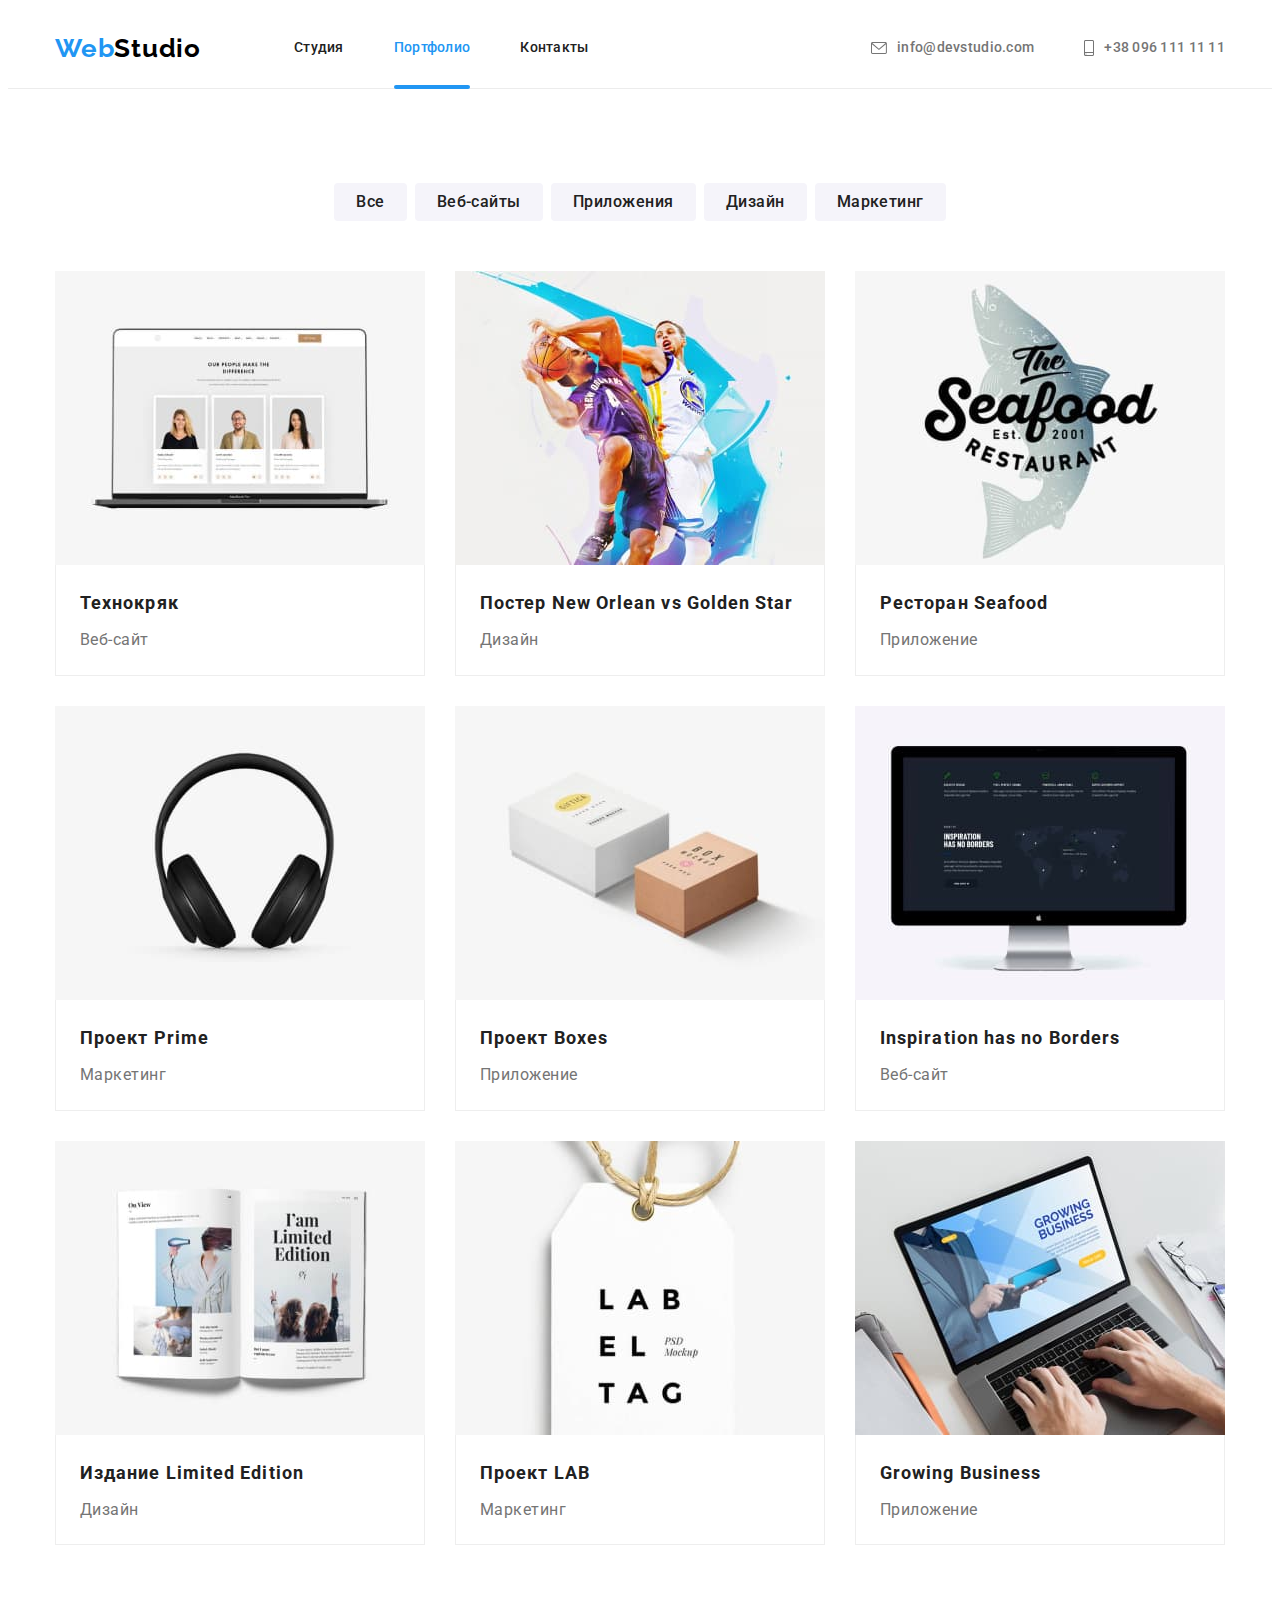
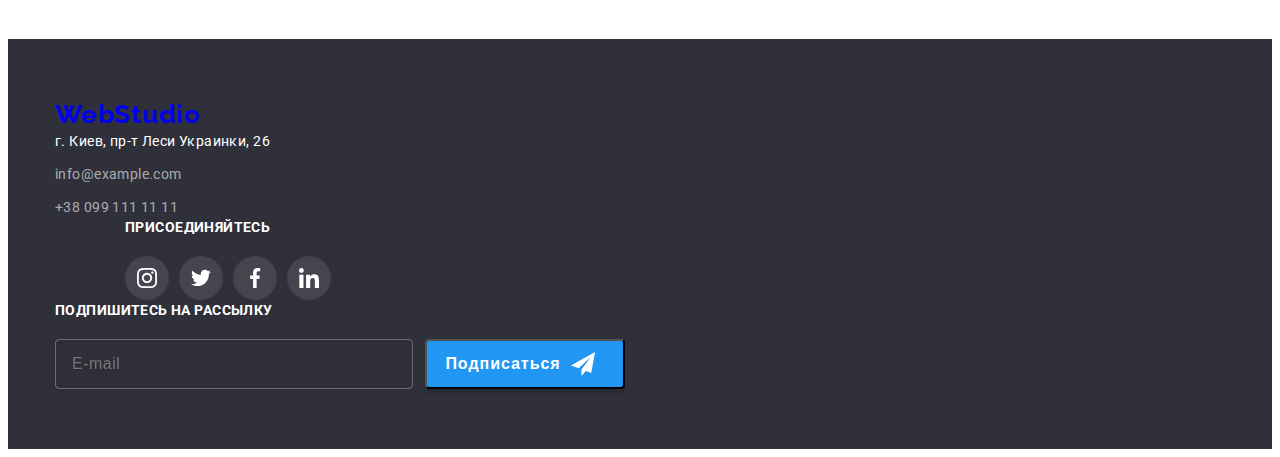
==== commit e7677ad9: "Хэдер БЭМ" ====
--- a/portfolio.html
+++ b/portfolio.html
@@ -24,36 +24,37 @@
     />
   </head>
   <body>
+    <!-- HEADER -->
     <header class="header">
-      <div class="container">
+      <div class="container header__container">
         <nav class="header-nav">
-          <a href="./index.html" class="logo logo__header link"
-            ><span class="header-web">Web</span>Studio</a
+          <a href="./index.html" class="logo header__logo link"
+            ><span class="logo-web">Web</span>Studio</a
           >
-          <ul class="list header-list">
-            <li class="header-item">
-              <a href="./index.html" class="link header-link">Студия</a>
-            </li>
-            <li class="header-item">
-              <a href="./portfolio.html" class="link header-link current">Портфолио</a>
-            </li>
-            <li class="header-item">
-              <a href="" class="link header-link">Контакты</a>
+          <ul class="list header-nav__list">
+            <li class="header-nav__item">
+              <a href="./index.html" class="link header-nav__link">Студия</a>
+            </li>
+            <li class="header-nav__item">
+              <a href="./portfolio.html" class="link header-nav__link current">Портфолио</a>
+            </li>
+            <li class="header-nav__item">
+              <a href="" class="link header-nav__link">Контакты</a>
             </li>
           </ul>
         </nav>
         <!-- <div class="header-contact-list"> -->
-        <ul class="header-list list header-contact-list">
-          <li class="contact-item">
-            <a href="mailto:info@devstudio.com" class="link header-contact">
+        <ul class="list header-contact__list">
+          <li class="header-contact__item">
+            <a href="mailto:info@devstudio.com" class="link header-contact__link">
               <svg class="tel-svg" width="16" height="12">
                 <use href="./imeges/icons.svg#icon-envelope"></use>
               </svg>
               info@devstudio.com</a
             >
           </li>
-          <li class="contact-item">
-            <a href="tel:+380961111111" class="link header-contact">
+          <li class="header-contact__item">
+            <a href="tel:+380961111111" class="link header-contact__link">
               <svg class="tel-svg" width="10" height="16">
                 <use href="./imeges/icons.svg#icon-smartphone"></use>
               </svg>
@@ -70,6 +71,7 @@
       <section class="gallery">
         <div class="container">
           <h1 class="visually-hidden">Портфолио</h1>
+          <!-- BUTTONS -->
           <ul class="list filter-list">
             <li class="filter-item"><button type="button" class="button__gallery">Все</button></li>
             <li class="filter-item">
@@ -85,6 +87,7 @@
               <button type="button" class="button__gallery">Маркетинг</button>
             </li>
           </ul>
+          <!-- GALLERY -->
           <ul class="list gallery-list">
             <li class="gallery-item">
               <a href="" class="link gallery-link">
@@ -234,6 +237,7 @@
         </div>
       </section>
     </main>
+    <!-- FOOTER -->
     <footer class="footer">
       <div class="container">
         <div>
@@ -261,7 +265,7 @@
           </address>
         </div>
         <div class="footer-social">
-          <h3 class="secondary-title">присоединяйтесь</h3>
+          <h3 class="footer__title">присоединяйтесь</h3>
           <ul class="list footer-social-list">
             <li class="footer-social-item">
               <a href="" class="footer-social-link link">
--- a/css/main.min.css
+++ b/css/main.min.css
@@ -1,2 +1,2 @@
-*{box-sizing:border-box}body{font-family:'Roboto', sans-serif}p,h1,h2,h3,h4,h5,h6{margin:0}ul{margin:0;padding:0}button{cursor:pointer;padding:0}img{display:block}.list{list-style:none}.link{text-decoration:none}:root{--color-white: #ffffff;--title-color-text: #212121;--primery-color-text: #757575;--color-prime: #000000;--color-hover: #2196f3;--color-hover-btn: #188ce8}.container{width:1200px;padding-left:15px;padding-right:15px;margin:0 auto}.visually-hidden{position:absolute;white-space:nowrap;width:1px;height:1px;overflow:hidden;border:0;padding:0;clip:rect(0 0 0 0);clip-path:inset(50%);margin:-1px}.logo{font-family:'Raleway', sans-serif;font-weight:700;font-size:26px;line-height:1.19;letter-spacing:0.03em}.logo__header{margin-right:93px;color:var(--color-prime)}.logo__footer{display:block;color:var(--color-white);margin-bottom:20px}.header-web{color:var(--color-hover)}.button{box-shadow:0px 4px 4px rgba(0,0,0,0.15);border-radius:4px;width:200px;height:50px;color:white;background-color:var(--color-hover);font-weight:700;font-size:16px;line-height:1.875;letter-spacing:0.06em;transition:background-color 250ms cubic-bezier(0.4, 0, 0.2, 1)}.button:hover,.button:focus{background-color:var(--color-hover-btn)}.button__modal{display:block;margin-right:auto;margin-left:auto}.button__subscribe{display:flex;align-items:center;justify-content:center;margin-left:12px}.button__modal--close{position:absolute;display:flex;align-items:center;justify-content:center;top:8px;right:8px;width:30px;height:30px;background:transparent;border-radius:50%;border:1px solid rgba(0,0,0,0.1)}.button__modal--close:hover,.button__modal--close:focus{fill:var(--color-hover)}.button__gallery{font-family:inherit;background-color:#f5f4fa;color:var(--title-color-text);font-weight:500;font-size:16px;line-height:1.63;letter-spacing:0.03em;border-radius:4px;border:none;padding:6px 22px;transition:background-color 250ms cubic-bezier(0.4, 0, 0.2, 1),color 250ms cubic-bezier(0.4, 0, 0.2, 1),box-shadow 250ms cubic-bezier(0.4, 0, 0.2, 1)}.button__gallery:hover,.button__gallery:focus{background-color:var(--color-hover);color:#ffffff;box-shadow:0px 3px 1px rgba(0,0,0,0.1),0px 1px 2px rgba(0,0,0,0.08),0px 2px 2px rgba(0,0,0,0.12)}.section-text{color:var(--primery-color-text);font-weight:400;font-size:14px;line-height:1.71;letter-spacing:0.03em}.hero-title{color:white;font-family:Roboto;font-weight:900;font-size:44px;line-height:1.36;letter-spacing:0.06em;text-transform:uppercase;text-align:center;margin:0 auto 30px auto;max-width:696px}.section-title{color:var(--title-color-text);font-weight:700;font-size:36px;line-height:1.17;letter-spacing:0.03em;text-align:center;margin-bottom:50px}.secondary-title{color:var(--title-color-text);font-weight:500;font-size:14px;line-height:1.14;letter-spacing:0.03em}.header .container{display:flex;align-items:center}.header{border-bottom:1px solid #ececec}.header-nav{display:flex;align-items:center}.header-list{display:flex;font-weight:500;font-size:14px;line-height:1.14;letter-spacing:0.02em}.header-item:not(:last-child){margin-right:50px}.tel-svg{margin-right:10px;align-items:center}.header-contact{display:flex;align-items:center;color:var(--primery-color-text);font-weight:500;font-size:14px;line-height:1.14;letter-spacing:0.02em;fill:#757575;padding-top:32px;padding-bottom:32px;transition:color 250ms cubic-bezier(0.4, 0, 0.2, 1),fill 250ms cubic-bezier(0.4, 0, 0.2, 1)}.header-contact-list{display:flex;margin-left:auto;align-items:center}.contact-item:nth-child(1){margin-right:50px}.header-nav .header-list{color:var(--color-hover)}.header-link{display:block;padding-top:32px;padding-bottom:32px;color:var(--color-prime);transition:color 250ms cubic-bezier(0.4, 0, 0.2, 1)}.current{color:var(--color-hover);position:relative}.current::after{content:'';width:100%;height:4px;background-color:var(--color-hover);border-radius:2px;position:absolute;left:0;bottom:-1px}.header-link:hover,.header-link:focus,.header-contact:hover,.header-contact:focus,.tel-svg:hover{color:var(--color-hover);fill:var(--color-hover)}.hero{max-width:1600px;padding-top:200px;padding-bottom:200px;text-align:center;margin:0 auto;background-image:linear-gradient(to top, rgba(47,48,58,0.4), rgba(47,48,58,0.4)),url(../imeges/Img.jpg)}.work-principles{padding-top:94px}.work-principles .secondary-title{font-weight:700;text-transform:uppercase;margin-bottom:10px}.principles-icon-box{display:flex;align-items:center;justify-content:center;width:270px;height:120px;background-color:#f5f4fa;margin-bottom:30px}.work-principles .list{display:flex;margin-right:-30px}.activity .section-title{margin-bottom:50px}.principles-item{width:270px;margin-right:30px}.activity{padding-top:94px;padding-bottom:94px}.activity-wrap{position:relative}.activity-wrap-text{display:flex;align-items:center;justify-content:center;position:absolute;bottom:0;right:0;width:100%;padding-top:27px;padding-bottom:27px;background:rgba(47,48,58,0.8);font-weight:700;font-size:14px;line-height:1.14;text-align:center;letter-spacing:0.03em;text-transform:uppercase;color:#ffffff}.activity .list{display:flex}.activity-item:not(:last-child){margin-right:30px}.team{background-color:#f5f4fa;padding-top:94px;padding-bottom:94px}.team .section-title{margin-bottom:50px}.team-list{display:flex;margin-right:-30px}.team-item{margin-right:30px;background-color:#fff;box-shadow:0px 1px 3px rgba(0,0,0,0.12),0px 1px 1px rgba(0,0,0,0.14),0px 2px 1px rgba(0,0,0,0.2);border-radius:0px 0px 4px 4px}.team-text{padding:30px 20px 30px 20px;text-align:center}.team .secondary-title{margin-bottom:10px}.team .section-text{margin-bottom:16px}.social-list{display:flex;align-items:center;justify-content:center}.social-link{display:flex;align-items:center;justify-content:center;width:44px;height:44px;color:#afb1b8;border-radius:50%;background-color:#fff;transition:color 250ms cubic-bezier(0.4, 0, 0.2, 1),background-color 250ms cubic-bezier(0.4, 0, 0.2, 1)}.svg-social{fill:currentColor}.social-link:hover,.social-link:focus{background-color:var(--color-hover);width:44px;height:44px;border-radius:50%;cursor:pointer;color:#ffffff}.social-item{display:flex;align-items:center;justify-content:center}.social-item+.social-item{margin-left:10px}.clients{padding-top:94px;padding-bottom:94px}.clients-list{display:flex}.clients-link{display:flex;align-items:center;justify-content:center;width:170px;height:92px;border:1px solid #afb1b8;border-radius:4px;color:#afb1b8;transition:color 250ms cubic-bezier(0.4, 0, 0.2, 1),border 250ms cubic-bezier(0.4, 0, 0.2, 1)}.clients-icon{fill:currentColor}.clients-item+.clients-item{margin-left:30px}.clients-link:hover{color:var(--color-hover);border:1px solid #2196f3}.footer{background:#2f303a;padding-top:60px;padding-bottom:60px}.footer .container{display:flex;align-items:baseline}.footer-address-wrap{min-width:231px}.footer-address{color:#ffffff;font-style:normal;font-weight:400;font-size:14px;line-height:1.71;letter-spacing:0.03em}.footer-item:not(:last-child){margin-bottom:9px}.footer-contact{font-weight:400;font-size:14px;line-height:1.71;letter-spacing:0.03em;color:rgba(255,255,255,0.6)}.footer-social{margin-left:70px;margin-right:93px}.footer-social .secondary-title{color:#ffffff;font-weight:700;text-transform:uppercase;margin-bottom:20px}.footer-social-list{display:flex}.footer-social-link{display:flex;width:44px;height:44px;background:rgba(255,255,255,0.1);border-radius:50%;align-items:center;justify-content:center;color:#ffffff;transition:background-color 250ms cubic-bezier(0.4, 0, 0.2, 1)}.footer-social-item+.footer-social-item{margin-left:10px}.footer-social-link:hover,.footer-social-link:focus{background-color:var(--color-hover)}.footer-svg{fill:currentColor}.subscribe{display:flex;flex-direction:column;margin-left:auto}.subscribe-form{margin-left:auto}.subscribe-text{font-weight:700;font-size:14px;line-height:1.14;letter-spacing:0.03em;text-transform:uppercase;color:#ffffff}.subscribe-input{width:358px;outline:none;border:1px solid rgba(255,255,255,0.3);filter:drop-shadow(0px 4px 4px rgba(0,0,0,0.15));border-radius:4px;background-color:transparent;padding-right:16px;padding-left:16px;font-size:16px;line-height:1.25;letter-spacing:0.03em;color:rgba(255,255,255,0.6)}.icon-send{margin:0 10px 0 10px;fill:#ffffff}.subscribe-wrap-up{margin-bottom:20px}.subscribe-wrap{display:flex;width:100%}.gallery{padding-top:94px;padding-bottom:94px}.filter-item:not(:last-child){margin-right:8px}.filter-list{display:flex;margin-bottom:50px;justify-content:center}.filter-title{color:var(--title-color-text);font-weight:700;font-size:18px;line-height:2;letter-spacing:0.06em;margin-bottom:4px}.filter-text{color:var(--primery-color-text);font-style:400;font-size:16px;line-height:1.86;letter-spacing:0.03em}.gallery-text{padding:20px 24px;border-right:1px solid #eeeeee;border-bottom:1px solid #eeeeee;border-left:1px solid #eeeeee}.gallery-item{margin-right:30px;margin-bottom:30px;background:#ffffff;flex-basis:calc((100% - 90px) / 3)}.gallery-list-wrap{position:relative;overflow:hidden}.gallery-item:hover .gallery-hover-text{transform:translateY(0)}.gallery-hover-text{position:absolute;height:100%;top:0;left:0;padding:63px 24px;background-color:rgba(33,150,243,0.9);font-weight:400;font-size:18px;line-height:1.56;letter-spacing:0.03em;color:#ffffff;transform:translateY(101%);transition:transform 250ms cubic-bezier(0.4, 0, 0.2, 1)}.gallery-link{display:block;transition:box-shadow 250ms cubic-bezier(0.4, 0, 0.2, 1)}.gallery-link:hover,.gallery-link:focus{box-shadow:0px 1px 1px rgba(0,0,0,0.12),0px 4px 4px rgba(0,0,0,0.06),1px 4px 6px rgba(0,0,0,0.16)}.gallery-list{display:flex;flex-wrap:wrap;margin-right:-30px;margin-bottom:-30px}.backdrop{position:fixed;top:0;width:100vw;height:100vh;background-color:rgba(0,0,0,0.2);transition:opacity 500ms cubic-bezier(0.4, 0, 0.2, 1),visibility 500ms cubic-bezier(0.4, 0, 0.2, 1)}.modal{width:528px;min-height:581px;background-color:#fff;border-radius:4px;box-shadow:0px 1px 3px rgba(0,0,0,0.12),0px 1px 1px rgba(0,0,0,0.14),0px 2px 1px rgba(0,0,0,0.2);position:absolute;top:50%;left:50%;padding:40px;transform:translate(-50%, -50%) scale(1) rotate(0deg);transition:transform 500ms cubic-bezier(0.4, 0, 0.2, 1)}.title-modal{font-weight:700;font-size:20px;line-height:1.15;text-align:center;letter-spacing:0.03em;color:#212121;margin-bottom:12px}.backdrop.is-hidden .modal{transform:translate(-50%, -50%) scale(0.5) rotate(720deg);transition:transform 500ms cubic-bezier(0.4, 0, 0.2, 1)}.is-hidden{opacity:0;pointer-events:none;visibility:hidden}.form-field{position:relative;display:flex;flex-direction:column;margin-bottom:10px}.form-field-coment{display:flex;flex-direction:column;margin-bottom:20px}.form-input-icon{position:absolute;left:12px;bottom:11px;fill:var(--title-color-text);transition:fill 250ms cubic-bezier(0.4, 0, 0.2, 1)}.modal-label{font-size:12px;line-height:1.17;letter-spacing:0.01em;color:#757575;margin-bottom:4px}.modal-input{outline:none;height:40px;border:1px solid rgba(33,33,33,0.2);border-radius:4px;padding-left:42px;transition:border 250ms cubic-bezier(0.4, 0, 0.2, 1)}.modal-input:focus,.modal-coment:focus{border:1px solid var(--color-hover)}.modal-input:focus ~ .form-input-icon{fill:var(--color-hover)}.modal-coment{outline:none;width:448px;height:120px;padding:12px 16px;border:1px solid rgba(33,33,33,0.2);border-radius:4px;transition:border 250ms cubic-bezier(0.4, 0, 0.2, 1);resize:none}.modal-coment::placeholder{font-size:14px;line-height:1.14;letter-spacing:0.01em;color:rgba(117,117,117,0.5)}.check-text{display:flex;align-items:center;justify-content:center;font-size:14px;line-height:1.71;letter-spacing:0.03em;color:#757575}.check-text span{width:16px;height:15px;border:2px solid #000000;border-radius:3px;margin-right:8px;display:inline-flex;align-items:center;justify-content:center}.form-check{display:flex;align-items:center;justify-content:center;margin-bottom:30px}.form-check-icon{fill:#ffffff}.policy-check:checked+.check-text span{border:none;background-color:var(--color-hover)}
+*{box-sizing:border-box}body{font-family:'Roboto', sans-serif}p,h1,h2,h3,h4,h5,h6{margin:0}ul{margin:0;padding:0}button{cursor:pointer;padding:0}img{display:block}.list{list-style:none}.link{text-decoration:none}:root{--color-white: #ffffff;--title-color-text: #212121;--primery-color-text: #757575;--color-prime: #000000;--color-hover: #2196f3;--color-hover-btn: #188ce8}.container{width:1200px;padding-left:15px;padding-right:15px;margin:0 auto}.visually-hidden{position:absolute;white-space:nowrap;width:1px;height:1px;overflow:hidden;border:0;padding:0;clip:rect(0 0 0 0);clip-path:inset(50%);margin:-1px}.logo{font-family:'Raleway', sans-serif;font-weight:700;font-size:26px;line-height:1.19;letter-spacing:0.03em}.logo-web{color:var(--color-hover)}.button{box-shadow:0px 4px 4px rgba(0,0,0,0.15);border-radius:4px;width:200px;height:50px;color:white;background-color:var(--color-hover);font-weight:700;font-size:16px;line-height:1.875;letter-spacing:0.06em;transition:background-color 250ms cubic-bezier(0.4, 0, 0.2, 1)}.button:hover,.button:focus{background-color:var(--color-hover-btn)}.button__modal{display:block;margin-right:auto;margin-left:auto}.button__subscribe{display:flex;align-items:center;justify-content:center;margin-left:12px}.button__modal--close{position:absolute;display:flex;align-items:center;justify-content:center;top:8px;right:8px;width:30px;height:30px;background:transparent;border-radius:50%;border:1px solid rgba(0,0,0,0.1)}.button__modal--close:hover,.button__modal--close:focus{fill:var(--color-hover)}.button__gallery{font-family:inherit;background-color:#f5f4fa;color:var(--title-color-text);font-weight:500;font-size:16px;line-height:1.63;letter-spacing:0.03em;border-radius:4px;border:none;padding:6px 22px;transition:background-color 250ms cubic-bezier(0.4, 0, 0.2, 1),color 250ms cubic-bezier(0.4, 0, 0.2, 1),box-shadow 250ms cubic-bezier(0.4, 0, 0.2, 1)}.button__gallery:hover,.button__gallery:focus{background-color:var(--color-hover);color:#ffffff;box-shadow:0px 3px 1px rgba(0,0,0,0.1),0px 1px 2px rgba(0,0,0,0.08),0px 2px 2px rgba(0,0,0,0.12)}.section-text{color:var(--primery-color-text);font-weight:400;font-size:14px;line-height:1.71;letter-spacing:0.03em}.hero__title{color:white;font-family:Roboto;font-weight:900;font-size:44px;line-height:1.36;letter-spacing:0.06em;text-transform:uppercase;text-align:center;margin:0 auto 30px auto;max-width:696px}.section__title{color:var(--title-color-text);font-weight:700;font-size:36px;line-height:1.17;letter-spacing:0.03em;text-align:center;margin-bottom:50px}.secondary__title{color:var(--title-color-text);font-weight:500;font-size:14px;line-height:1.14;letter-spacing:0.03em}.footer__title{color:var(--color-white);font-weight:700;text-transform:uppercase;margin-bottom:20px;font-size:14px;line-height:1.14;letter-spacing:0.03em}.header{border-bottom:1px solid #ececec}.header__container{display:flex;align-items:center}.header__logo{margin-right:93px;color:var(--color-prime)}.header-nav{display:flex;align-items:center}.header-nav__list{display:flex;font-weight:500;font-size:14px;line-height:1.14;letter-spacing:0.02em}.header-nav__item:not(:last-child){margin-right:50px}.tel-svg{margin-right:10px;align-items:center}.tel-svg:hover{color:var(--color-hover);fill:var(--color-hover)}.header-contact__link{display:flex;align-items:center;color:var(--primery-color-text);font-weight:500;font-size:14px;line-height:1.14;letter-spacing:0.02em;fill:#757575;padding-top:32px;padding-bottom:32px;transition:color 250ms cubic-bezier(0.4, 0, 0.2, 1),fill 250ms cubic-bezier(0.4, 0, 0.2, 1)}.header-contact__link:hover,.header-contact__link:focus{color:var(--color-hover);fill:var(--color-hover)}.header-contact__list{display:flex;margin-left:auto;align-items:center}.header-contact__item:nth-child(1){margin-right:50px}.header-nav__link{display:block;padding-top:32px;padding-bottom:32px;color:var(--title-color-text);transition:color 250ms cubic-bezier(0.4, 0, 0.2, 1)}.header-nav__link:hover,.header-nav__link:focus{color:var(--color-hover);fill:var(--color-hover)}.current{color:var(--color-hover);position:relative}.current::after{content:'';position:absolute;width:100%;height:4px;background-color:var(--color-hover);border-radius:2px;left:0;bottom:-1px}.hero{max-width:1600px;padding-top:200px;padding-bottom:200px;text-align:center;margin:0 auto;background-image:linear-gradient(to top, rgba(47,48,58,0.4), rgba(47,48,58,0.4)),url(../imeges/Img.jpg)}.work-principles{padding-top:94px}.work-principles .secondary-title{font-weight:700;text-transform:uppercase;margin-bottom:10px}.principles-icon-box{display:flex;align-items:center;justify-content:center;width:270px;height:120px;background-color:#f5f4fa;margin-bottom:30px}.work-principles .list{display:flex;margin-right:-30px}.activity .section-title{margin-bottom:50px}.principles-item{width:270px;margin-right:30px}.activity{padding-top:94px;padding-bottom:94px}.activity-wrap{position:relative}.activity-wrap-text{display:flex;align-items:center;justify-content:center;position:absolute;bottom:0;right:0;width:100%;padding-top:27px;padding-bottom:27px;background:rgba(47,48,58,0.8);font-weight:700;font-size:14px;line-height:1.14;text-align:center;letter-spacing:0.03em;text-transform:uppercase;color:#ffffff}.activity .list{display:flex}.activity-item:not(:last-child){margin-right:30px}.team{background-color:#f5f4fa;padding-top:94px;padding-bottom:94px}.team .section-title{margin-bottom:50px}.team-list{display:flex;margin-right:-30px}.team-item{margin-right:30px;background-color:#fff;box-shadow:0px 1px 3px rgba(0,0,0,0.12),0px 1px 1px rgba(0,0,0,0.14),0px 2px 1px rgba(0,0,0,0.2);border-radius:0px 0px 4px 4px}.team-text{padding:30px 20px 30px 20px;text-align:center}.team .secondary-title{margin-bottom:10px}.team .section-text{margin-bottom:16px}.social-list{display:flex;align-items:center;justify-content:center}.social-link{display:flex;align-items:center;justify-content:center;width:44px;height:44px;color:#afb1b8;border-radius:50%;background-color:#fff;transition:color 250ms cubic-bezier(0.4, 0, 0.2, 1),background-color 250ms cubic-bezier(0.4, 0, 0.2, 1)}.svg-social{fill:currentColor}.social-link:hover,.social-link:focus{background-color:var(--color-hover);width:44px;height:44px;border-radius:50%;cursor:pointer;color:#ffffff}.social-item{display:flex;align-items:center;justify-content:center}.social-item+.social-item{margin-left:10px}.clients{padding-top:94px;padding-bottom:94px}.clients-list{display:flex}.clients-link{display:flex;align-items:center;justify-content:center;width:170px;height:92px;border:1px solid #afb1b8;border-radius:4px;color:#afb1b8;transition:color 250ms cubic-bezier(0.4, 0, 0.2, 1),border 250ms cubic-bezier(0.4, 0, 0.2, 1)}.clients-icon{fill:currentColor}.clients-item+.clients-item{margin-left:30px}.clients-link:hover{color:var(--color-hover);border:1px solid #2196f3}.footer{background:#2f303a;padding-top:60px;padding-bottom:60px}.footer__container{display:flex;align-items:baseline}.footer__logo{display:block;color:var(--color-white);margin-bottom:20px}.footer-address-wrap{min-width:231px}.footer-address{color:#ffffff;font-style:normal;font-weight:400;font-size:14px;line-height:1.71;letter-spacing:0.03em}.footer-item:not(:last-child){margin-bottom:9px}.footer-contact{font-weight:400;font-size:14px;line-height:1.71;letter-spacing:0.03em;color:rgba(255,255,255,0.6)}.footer-social{margin-left:70px;margin-right:93px}.footer-social-list{display:flex}.footer-social-link{display:flex;width:44px;height:44px;background:rgba(255,255,255,0.1);border-radius:50%;align-items:center;justify-content:center;color:#ffffff;transition:background-color 250ms cubic-bezier(0.4, 0, 0.2, 1)}.footer-social-item+.footer-social-item{margin-left:10px}.footer-social-link:hover,.footer-social-link:focus{background-color:var(--color-hover)}.footer-svg{fill:currentColor}.subscribe{display:flex;flex-direction:column;margin-left:auto}.subscribe-form{margin-left:auto}.subscribe-text{font-weight:700;font-size:14px;line-height:1.14;letter-spacing:0.03em;text-transform:uppercase;color:#ffffff}.subscribe-input{width:358px;outline:none;border:1px solid rgba(255,255,255,0.3);filter:drop-shadow(0px 4px 4px rgba(0,0,0,0.15));border-radius:4px;background-color:transparent;padding-right:16px;padding-left:16px;font-size:16px;line-height:1.25;letter-spacing:0.03em;color:rgba(255,255,255,0.6)}.icon-send{margin:0 10px 0 10px;fill:#ffffff}.subscribe-wrap-up{margin-bottom:20px}.subscribe-wrap{display:flex;width:100%}.gallery{padding-top:94px;padding-bottom:94px}.filter-item:not(:last-child){margin-right:8px}.filter-list{display:flex;margin-bottom:50px;justify-content:center}.filter-title{color:var(--title-color-text);font-weight:700;font-size:18px;line-height:2;letter-spacing:0.06em;margin-bottom:4px}.filter-text{color:var(--primery-color-text);font-style:400;font-size:16px;line-height:1.86;letter-spacing:0.03em}.gallery-text{padding:20px 24px;border-right:1px solid #eeeeee;border-bottom:1px solid #eeeeee;border-left:1px solid #eeeeee}.gallery-item{margin-right:30px;margin-bottom:30px;background:#ffffff;flex-basis:calc((100% - 90px) / 3)}.gallery-list-wrap{position:relative;overflow:hidden}.gallery-item:hover .gallery-hover-text{transform:translateY(0)}.gallery-hover-text{position:absolute;height:100%;top:0;left:0;padding:63px 24px;background-color:rgba(33,150,243,0.9);font-weight:400;font-size:18px;line-height:1.56;letter-spacing:0.03em;color:#ffffff;transform:translateY(101%);transition:transform 250ms cubic-bezier(0.4, 0, 0.2, 1)}.gallery-link{display:block;transition:box-shadow 250ms cubic-bezier(0.4, 0, 0.2, 1)}.gallery-link:hover,.gallery-link:focus{box-shadow:0px 1px 1px rgba(0,0,0,0.12),0px 4px 4px rgba(0,0,0,0.06),1px 4px 6px rgba(0,0,0,0.16)}.gallery-list{display:flex;flex-wrap:wrap;margin-right:-30px;margin-bottom:-30px}.backdrop{position:fixed;top:0;width:100vw;height:100vh;background-color:rgba(0,0,0,0.2);transition:opacity 500ms cubic-bezier(0.4, 0, 0.2, 1),visibility 500ms cubic-bezier(0.4, 0, 0.2, 1)}.modal{width:528px;min-height:581px;background-color:#fff;border-radius:4px;box-shadow:0px 1px 3px rgba(0,0,0,0.12),0px 1px 1px rgba(0,0,0,0.14),0px 2px 1px rgba(0,0,0,0.2);position:absolute;top:50%;left:50%;padding:40px;transform:translate(-50%, -50%) scale(1) rotate(0deg);transition:transform 500ms cubic-bezier(0.4, 0, 0.2, 1)}.title-modal{font-weight:700;font-size:20px;line-height:1.15;text-align:center;letter-spacing:0.03em;color:#212121;margin-bottom:12px}.backdrop.is-hidden .modal{transform:translate(-50%, -50%) scale(0.5) rotate(720deg);transition:transform 500ms cubic-bezier(0.4, 0, 0.2, 1)}.is-hidden{opacity:0;pointer-events:none;visibility:hidden}.form-field{position:relative;display:flex;flex-direction:column;margin-bottom:10px}.form-field-coment{display:flex;flex-direction:column;margin-bottom:20px}.form-input-icon{position:absolute;left:12px;bottom:11px;fill:var(--title-color-text);transition:fill 250ms cubic-bezier(0.4, 0, 0.2, 1)}.modal-label{font-size:12px;line-height:1.17;letter-spacing:0.01em;color:#757575;margin-bottom:4px}.modal-input{outline:none;height:40px;border:1px solid rgba(33,33,33,0.2);border-radius:4px;padding-left:42px;transition:border 250ms cubic-bezier(0.4, 0, 0.2, 1)}.modal-input:focus,.modal-coment:focus{border:1px solid var(--color-hover)}.modal-input:focus ~ .form-input-icon{fill:var(--color-hover)}.modal-coment{outline:none;width:448px;height:120px;padding:12px 16px;border:1px solid rgba(33,33,33,0.2);border-radius:4px;transition:border 250ms cubic-bezier(0.4, 0, 0.2, 1);resize:none}.modal-coment::placeholder{font-size:14px;line-height:1.14;letter-spacing:0.01em;color:rgba(117,117,117,0.5)}.check-text{display:flex;align-items:center;justify-content:center;font-size:14px;line-height:1.71;letter-spacing:0.03em;color:#757575}.check-text span{width:16px;height:15px;border:2px solid #000000;border-radius:3px;margin-right:8px;display:inline-flex;align-items:center;justify-content:center}.form-check{display:flex;align-items:center;justify-content:center;margin-bottom:30px}.form-check-icon{fill:#ffffff}.policy-check:checked+.check-text span{border:none;background-color:var(--color-hover)}
 /*# sourceMappingURL=main.min.css.map */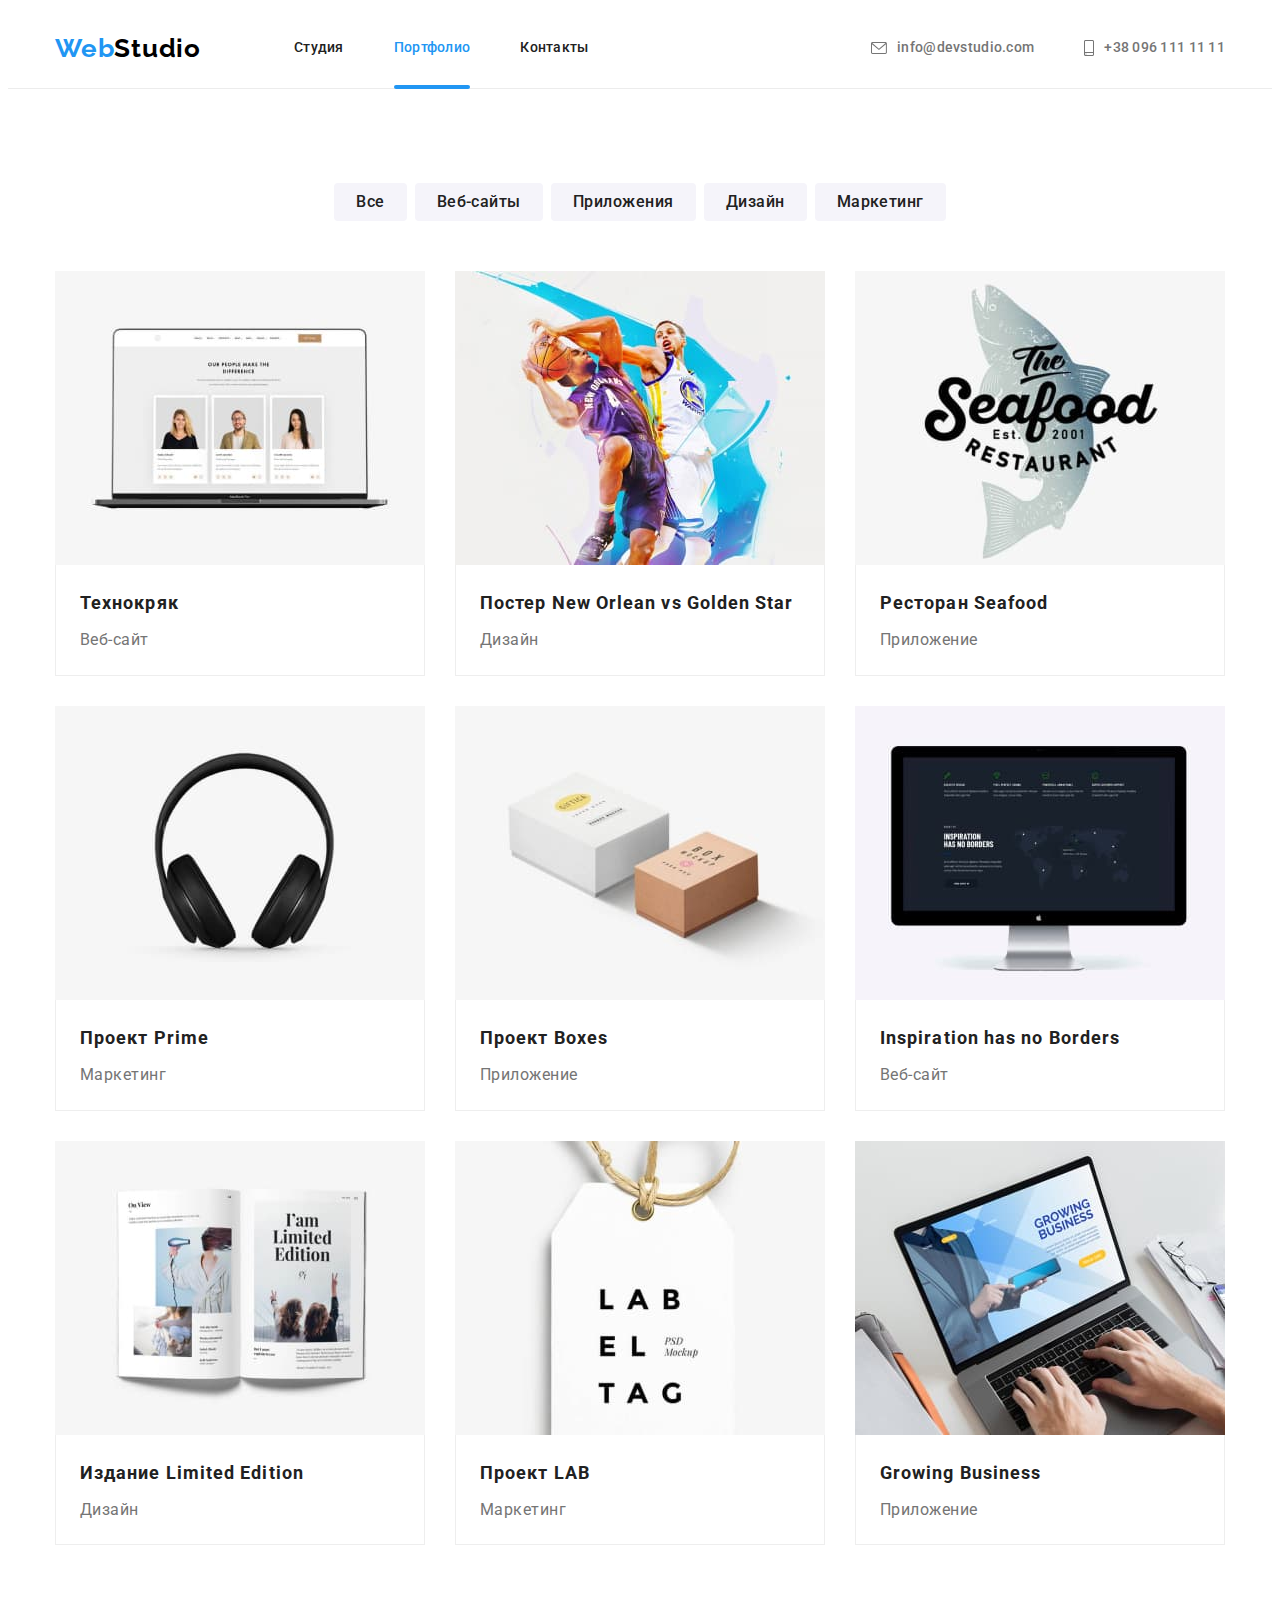
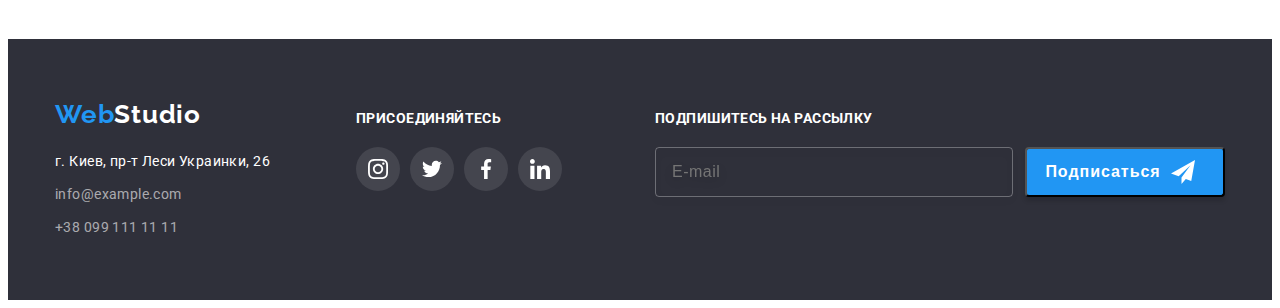
==== commit bcb201a2: "+футер в галлерее" ====
--- a/portfolio.html
+++ b/portfolio.html
@@ -239,10 +239,10 @@
     </main>
     <!-- FOOTER -->
     <footer class="footer">
-      <div class="container">
-        <div>
-          <a href="./index.html" class="logo logo__footer link"
-            ><span class="header-web">Web</span>Studio</a
+      <div class="container footer__container">
+        <div class="footer-address-wrap">
+          <a href="./index.html" class="logo footer__logo link"
+            ><span class="logo-web">Web</span>Studio</a
           >
           <address class="footer-address">
             <ul class="list">
@@ -297,7 +297,7 @@
             </li>
           </ul>
         </div>
-        <form action="" class="subscribe-form">
+        <form action="#" class="subscribe-form">
           <div class="subscribe">
             <div class="subscribe-wrap-up">
               <label for="subscribe-email" class="subscribe-text">Подпишитесь на рассылку</label>
--- a/css/main.min.css
+++ b/css/main.min.css
@@ -1,2 +1,2 @@
-*{box-sizing:border-box}body{font-family:'Roboto', sans-serif}p,h1,h2,h3,h4,h5,h6{margin:0}ul{margin:0;padding:0}button{cursor:pointer;padding:0}img{display:block}.list{list-style:none}.link{text-decoration:none}:root{--color-white: #ffffff;--title-color-text: #212121;--primery-color-text: #757575;--color-prime: #000000;--color-hover: #2196f3;--color-hover-btn: #188ce8}.container{width:1200px;padding-left:15px;padding-right:15px;margin:0 auto}.visually-hidden{position:absolute;white-space:nowrap;width:1px;height:1px;overflow:hidden;border:0;padding:0;clip:rect(0 0 0 0);clip-path:inset(50%);margin:-1px}.logo{font-family:'Raleway', sans-serif;font-weight:700;font-size:26px;line-height:1.19;letter-spacing:0.03em}.logo-web{color:var(--color-hover)}.button{box-shadow:0px 4px 4px rgba(0,0,0,0.15);border-radius:4px;width:200px;height:50px;color:white;background-color:var(--color-hover);font-weight:700;font-size:16px;line-height:1.875;letter-spacing:0.06em;transition:background-color 250ms cubic-bezier(0.4, 0, 0.2, 1)}.button:hover,.button:focus{background-color:var(--color-hover-btn)}.button__modal{display:block;margin-right:auto;margin-left:auto}.button__subscribe{display:flex;align-items:center;justify-content:center;margin-left:12px}.button__modal--close{position:absolute;display:flex;align-items:center;justify-content:center;top:8px;right:8px;width:30px;height:30px;background:transparent;border-radius:50%;border:1px solid rgba(0,0,0,0.1)}.button__modal--close:hover,.button__modal--close:focus{fill:var(--color-hover)}.button__gallery{font-family:inherit;background-color:#f5f4fa;color:var(--title-color-text);font-weight:500;font-size:16px;line-height:1.63;letter-spacing:0.03em;border-radius:4px;border:none;padding:6px 22px;transition:background-color 250ms cubic-bezier(0.4, 0, 0.2, 1),color 250ms cubic-bezier(0.4, 0, 0.2, 1),box-shadow 250ms cubic-bezier(0.4, 0, 0.2, 1)}.button__gallery:hover,.button__gallery:focus{background-color:var(--color-hover);color:#ffffff;box-shadow:0px 3px 1px rgba(0,0,0,0.1),0px 1px 2px rgba(0,0,0,0.08),0px 2px 2px rgba(0,0,0,0.12)}.section-text{color:var(--primery-color-text);font-weight:400;font-size:14px;line-height:1.71;letter-spacing:0.03em}.hero__title{color:white;font-family:Roboto;font-weight:900;font-size:44px;line-height:1.36;letter-spacing:0.06em;text-transform:uppercase;text-align:center;margin:0 auto 30px auto;max-width:696px}.section__title{color:var(--title-color-text);font-weight:700;font-size:36px;line-height:1.17;letter-spacing:0.03em;text-align:center;margin-bottom:50px}.secondary__title{color:var(--title-color-text);font-weight:500;font-size:14px;line-height:1.14;letter-spacing:0.03em}.footer__title{color:var(--color-white);font-weight:700;text-transform:uppercase;margin-bottom:20px;font-size:14px;line-height:1.14;letter-spacing:0.03em}.header{border-bottom:1px solid #ececec}.header__container{display:flex;align-items:center}.header__logo{margin-right:93px;color:var(--color-prime)}.header-nav{display:flex;align-items:center}.header-nav__list{display:flex;font-weight:500;font-size:14px;line-height:1.14;letter-spacing:0.02em}.header-nav__item:not(:last-child){margin-right:50px}.tel-svg{margin-right:10px;align-items:center}.tel-svg:hover{color:var(--color-hover);fill:var(--color-hover)}.header-contact__link{display:flex;align-items:center;color:var(--primery-color-text);font-weight:500;font-size:14px;line-height:1.14;letter-spacing:0.02em;fill:#757575;padding-top:32px;padding-bottom:32px;transition:color 250ms cubic-bezier(0.4, 0, 0.2, 1),fill 250ms cubic-bezier(0.4, 0, 0.2, 1)}.header-contact__link:hover,.header-contact__link:focus{color:var(--color-hover);fill:var(--color-hover)}.header-contact__list{display:flex;margin-left:auto;align-items:center}.header-contact__item:nth-child(1){margin-right:50px}.header-nav__link{display:block;padding-top:32px;padding-bottom:32px;color:var(--title-color-text);transition:color 250ms cubic-bezier(0.4, 0, 0.2, 1)}.header-nav__link:hover,.header-nav__link:focus{color:var(--color-hover);fill:var(--color-hover)}.current{color:var(--color-hover);position:relative}.current::after{content:'';position:absolute;width:100%;height:4px;background-color:var(--color-hover);border-radius:2px;left:0;bottom:-1px}.hero{max-width:1600px;padding-top:200px;padding-bottom:200px;text-align:center;margin:0 auto;background-image:linear-gradient(to top, rgba(47,48,58,0.4), rgba(47,48,58,0.4)),url(../imeges/Img.jpg)}.work-principles{padding-top:94px}.work-principles .secondary-title{font-weight:700;text-transform:uppercase;margin-bottom:10px}.principles-icon-box{display:flex;align-items:center;justify-content:center;width:270px;height:120px;background-color:#f5f4fa;margin-bottom:30px}.work-principles .list{display:flex;margin-right:-30px}.activity .section-title{margin-bottom:50px}.principles-item{width:270px;margin-right:30px}.activity{padding-top:94px;padding-bottom:94px}.activity-wrap{position:relative}.activity-wrap-text{display:flex;align-items:center;justify-content:center;position:absolute;bottom:0;right:0;width:100%;padding-top:27px;padding-bottom:27px;background:rgba(47,48,58,0.8);font-weight:700;font-size:14px;line-height:1.14;text-align:center;letter-spacing:0.03em;text-transform:uppercase;color:#ffffff}.activity .list{display:flex}.activity-item:not(:last-child){margin-right:30px}.team{background-color:#f5f4fa;padding-top:94px;padding-bottom:94px}.team .section-title{margin-bottom:50px}.team-list{display:flex;margin-right:-30px}.team-item{margin-right:30px;background-color:#fff;box-shadow:0px 1px 3px rgba(0,0,0,0.12),0px 1px 1px rgba(0,0,0,0.14),0px 2px 1px rgba(0,0,0,0.2);border-radius:0px 0px 4px 4px}.team-text{padding:30px 20px 30px 20px;text-align:center}.team .secondary-title{margin-bottom:10px}.team .section-text{margin-bottom:16px}.social-list{display:flex;align-items:center;justify-content:center}.social-link{display:flex;align-items:center;justify-content:center;width:44px;height:44px;color:#afb1b8;border-radius:50%;background-color:#fff;transition:color 250ms cubic-bezier(0.4, 0, 0.2, 1),background-color 250ms cubic-bezier(0.4, 0, 0.2, 1)}.svg-social{fill:currentColor}.social-link:hover,.social-link:focus{background-color:var(--color-hover);width:44px;height:44px;border-radius:50%;cursor:pointer;color:#ffffff}.social-item{display:flex;align-items:center;justify-content:center}.social-item+.social-item{margin-left:10px}.clients{padding-top:94px;padding-bottom:94px}.clients-list{display:flex}.clients-link{display:flex;align-items:center;justify-content:center;width:170px;height:92px;border:1px solid #afb1b8;border-radius:4px;color:#afb1b8;transition:color 250ms cubic-bezier(0.4, 0, 0.2, 1),border 250ms cubic-bezier(0.4, 0, 0.2, 1)}.clients-icon{fill:currentColor}.clients-item+.clients-item{margin-left:30px}.clients-link:hover{color:var(--color-hover);border:1px solid #2196f3}.footer{background:#2f303a;padding-top:60px;padding-bottom:60px}.footer__container{display:flex;align-items:baseline}.footer__logo{display:block;color:var(--color-white);margin-bottom:20px}.footer-address-wrap{min-width:231px}.footer-address{color:#ffffff;font-style:normal;font-weight:400;font-size:14px;line-height:1.71;letter-spacing:0.03em}.footer-item:not(:last-child){margin-bottom:9px}.footer-contact{font-weight:400;font-size:14px;line-height:1.71;letter-spacing:0.03em;color:rgba(255,255,255,0.6)}.footer-social{margin-left:70px;margin-right:93px}.footer-social-list{display:flex}.footer-social-link{display:flex;width:44px;height:44px;background:rgba(255,255,255,0.1);border-radius:50%;align-items:center;justify-content:center;color:#ffffff;transition:background-color 250ms cubic-bezier(0.4, 0, 0.2, 1)}.footer-social-item+.footer-social-item{margin-left:10px}.footer-social-link:hover,.footer-social-link:focus{background-color:var(--color-hover)}.footer-svg{fill:currentColor}.subscribe{display:flex;flex-direction:column;margin-left:auto}.subscribe-form{margin-left:auto}.subscribe-text{font-weight:700;font-size:14px;line-height:1.14;letter-spacing:0.03em;text-transform:uppercase;color:#ffffff}.subscribe-input{width:358px;outline:none;border:1px solid rgba(255,255,255,0.3);filter:drop-shadow(0px 4px 4px rgba(0,0,0,0.15));border-radius:4px;background-color:transparent;padding-right:16px;padding-left:16px;font-size:16px;line-height:1.25;letter-spacing:0.03em;color:rgba(255,255,255,0.6)}.icon-send{margin:0 10px 0 10px;fill:#ffffff}.subscribe-wrap-up{margin-bottom:20px}.subscribe-wrap{display:flex;width:100%}.gallery{padding-top:94px;padding-bottom:94px}.filter-item:not(:last-child){margin-right:8px}.filter-list{display:flex;margin-bottom:50px;justify-content:center}.filter-title{color:var(--title-color-text);font-weight:700;font-size:18px;line-height:2;letter-spacing:0.06em;margin-bottom:4px}.filter-text{color:var(--primery-color-text);font-style:400;font-size:16px;line-height:1.86;letter-spacing:0.03em}.gallery-text{padding:20px 24px;border-right:1px solid #eeeeee;border-bottom:1px solid #eeeeee;border-left:1px solid #eeeeee}.gallery-item{margin-right:30px;margin-bottom:30px;background:#ffffff;flex-basis:calc((100% - 90px) / 3)}.gallery-list-wrap{position:relative;overflow:hidden}.gallery-item:hover .gallery-hover-text{transform:translateY(0)}.gallery-hover-text{position:absolute;height:100%;top:0;left:0;padding:63px 24px;background-color:rgba(33,150,243,0.9);font-weight:400;font-size:18px;line-height:1.56;letter-spacing:0.03em;color:#ffffff;transform:translateY(101%);transition:transform 250ms cubic-bezier(0.4, 0, 0.2, 1)}.gallery-link{display:block;transition:box-shadow 250ms cubic-bezier(0.4, 0, 0.2, 1)}.gallery-link:hover,.gallery-link:focus{box-shadow:0px 1px 1px rgba(0,0,0,0.12),0px 4px 4px rgba(0,0,0,0.06),1px 4px 6px rgba(0,0,0,0.16)}.gallery-list{display:flex;flex-wrap:wrap;margin-right:-30px;margin-bottom:-30px}.backdrop{position:fixed;top:0;width:100vw;height:100vh;background-color:rgba(0,0,0,0.2);transition:opacity 500ms cubic-bezier(0.4, 0, 0.2, 1),visibility 500ms cubic-bezier(0.4, 0, 0.2, 1)}.modal{width:528px;min-height:581px;background-color:#fff;border-radius:4px;box-shadow:0px 1px 3px rgba(0,0,0,0.12),0px 1px 1px rgba(0,0,0,0.14),0px 2px 1px rgba(0,0,0,0.2);position:absolute;top:50%;left:50%;padding:40px;transform:translate(-50%, -50%) scale(1) rotate(0deg);transition:transform 500ms cubic-bezier(0.4, 0, 0.2, 1)}.title-modal{font-weight:700;font-size:20px;line-height:1.15;text-align:center;letter-spacing:0.03em;color:#212121;margin-bottom:12px}.backdrop.is-hidden .modal{transform:translate(-50%, -50%) scale(0.5) rotate(720deg);transition:transform 500ms cubic-bezier(0.4, 0, 0.2, 1)}.is-hidden{opacity:0;pointer-events:none;visibility:hidden}.form-field{position:relative;display:flex;flex-direction:column;margin-bottom:10px}.form-field-coment{display:flex;flex-direction:column;margin-bottom:20px}.form-input-icon{position:absolute;left:12px;bottom:11px;fill:var(--title-color-text);transition:fill 250ms cubic-bezier(0.4, 0, 0.2, 1)}.modal-label{font-size:12px;line-height:1.17;letter-spacing:0.01em;color:#757575;margin-bottom:4px}.modal-input{outline:none;height:40px;border:1px solid rgba(33,33,33,0.2);border-radius:4px;padding-left:42px;transition:border 250ms cubic-bezier(0.4, 0, 0.2, 1)}.modal-input:focus,.modal-coment:focus{border:1px solid var(--color-hover)}.modal-input:focus ~ .form-input-icon{fill:var(--color-hover)}.modal-coment{outline:none;width:448px;height:120px;padding:12px 16px;border:1px solid rgba(33,33,33,0.2);border-radius:4px;transition:border 250ms cubic-bezier(0.4, 0, 0.2, 1);resize:none}.modal-coment::placeholder{font-size:14px;line-height:1.14;letter-spacing:0.01em;color:rgba(117,117,117,0.5)}.check-text{display:flex;align-items:center;justify-content:center;font-size:14px;line-height:1.71;letter-spacing:0.03em;color:#757575}.check-text span{width:16px;height:15px;border:2px solid #000000;border-radius:3px;margin-right:8px;display:inline-flex;align-items:center;justify-content:center}.form-check{display:flex;align-items:center;justify-content:center;margin-bottom:30px}.form-check-icon{fill:#ffffff}.policy-check:checked+.check-text span{border:none;background-color:var(--color-hover)}
+*{box-sizing:border-box}body{font-family:'Roboto', sans-serif}p,h1,h2,h3,h4,h5,h6{margin:0}ul{margin:0;padding:0}button{cursor:pointer;padding:0}img{display:block}.list{list-style:none}.link{text-decoration:none}:root{--color-white: #ffffff;--title-color-text: #212121;--primery-color-text: #757575;--color-prime: #000000;--color-hover: #2196f3;--color-hover-btn: #188ce8;--sections-background: #f5f4fa}.container{width:1200px;padding-left:15px;padding-right:15px;margin:0 auto}.visually-hidden{position:absolute;white-space:nowrap;width:1px;height:1px;overflow:hidden;border:0;padding:0;clip:rect(0 0 0 0);clip-path:inset(50%);margin:-1px}.logo{font-family:'Raleway', sans-serif;font-weight:700;font-size:26px;line-height:1.19;letter-spacing:0.03em}.logo-web{color:var(--color-hover)}.button{box-shadow:0px 4px 4px rgba(0,0,0,0.15);border-radius:4px;width:200px;height:50px;color:white;background-color:var(--color-hover);font-weight:700;font-size:16px;line-height:1.875;letter-spacing:0.06em;transition:background-color 250ms cubic-bezier(0.4, 0, 0.2, 1)}.button:hover,.button:focus{background-color:var(--color-hover-btn)}.button__modal{display:block;margin-right:auto;margin-left:auto}.button__subscribe{display:flex;align-items:center;justify-content:center;margin-left:12px}.button__modal--close{position:absolute;display:flex;align-items:center;justify-content:center;top:8px;right:8px;width:30px;height:30px;background:transparent;border-radius:50%;border:1px solid rgba(0,0,0,0.1)}.button__modal--close:hover,.button__modal--close:focus{fill:var(--color-hover)}.button__gallery{font-family:inherit;background-color:#f5f4fa;color:var(--title-color-text);font-weight:500;font-size:16px;line-height:1.63;letter-spacing:0.03em;border-radius:4px;border:none;padding:6px 22px;transition:background-color 250ms cubic-bezier(0.4, 0, 0.2, 1),color 250ms cubic-bezier(0.4, 0, 0.2, 1),box-shadow 250ms cubic-bezier(0.4, 0, 0.2, 1)}.button__gallery:hover,.button__gallery:focus{background-color:var(--color-hover);color:#ffffff;box-shadow:0px 3px 1px rgba(0,0,0,0.1),0px 1px 2px rgba(0,0,0,0.08),0px 2px 2px rgba(0,0,0,0.12)}.section-text{color:var(--primery-color-text);font-weight:400;font-size:14px;line-height:1.71;letter-spacing:0.03em}.hero__title{color:white;font-family:Roboto;font-weight:900;font-size:44px;line-height:1.36;letter-spacing:0.06em;text-transform:uppercase;text-align:center;margin:0 auto 30px auto;max-width:696px}.section__title{color:var(--title-color-text);font-weight:700;font-size:36px;line-height:1.17;letter-spacing:0.03em;text-align:center;margin-bottom:50px}.secondary__title{color:var(--title-color-text);font-weight:500;font-size:14px;line-height:1.14;letter-spacing:0.03em}.footer__title{color:var(--color-white);font-weight:700;text-transform:uppercase;margin-bottom:20px;font-size:14px;line-height:1.14;letter-spacing:0.03em}.header{border-bottom:1px solid #ececec}.header__container{display:flex;align-items:center}.header__logo{margin-right:93px;color:var(--color-prime)}.header-nav{display:flex;align-items:center}.header-nav__list{display:flex;font-weight:500;font-size:14px;line-height:1.14;letter-spacing:0.02em}.header-nav__item:not(:last-child){margin-right:50px}.tel-svg{margin-right:10px;align-items:center}.tel-svg:hover{color:var(--color-hover);fill:var(--color-hover)}.header-contact__link{display:flex;align-items:center;color:var(--primery-color-text);font-weight:500;font-size:14px;line-height:1.14;letter-spacing:0.02em;fill:#757575;padding-top:32px;padding-bottom:32px;transition:color 250ms cubic-bezier(0.4, 0, 0.2, 1),fill 250ms cubic-bezier(0.4, 0, 0.2, 1)}.header-contact__link:hover,.header-contact__link:focus{color:var(--color-hover);fill:var(--color-hover)}.header-contact__list{display:flex;margin-left:auto;align-items:center}.header-contact__item:nth-child(1){margin-right:50px}.header-nav__link{display:block;padding-top:32px;padding-bottom:32px;color:var(--title-color-text);transition:color 250ms cubic-bezier(0.4, 0, 0.2, 1)}.header-nav__link:hover,.header-nav__link:focus{color:var(--color-hover);fill:var(--color-hover)}.current{color:var(--color-hover);position:relative}.current::after{content:'';position:absolute;width:100%;height:4px;background-color:var(--color-hover);border-radius:2px;left:0;bottom:-1px}.hero{max-width:1600px;padding-top:200px;padding-bottom:200px;text-align:center;margin:0 auto;background-image:linear-gradient(to top, rgba(47,48,58,0.4), rgba(47,48,58,0.4)),url(../imeges/Img.jpg)}.work-principles{padding-top:94px}.work-principles .secondary__title{font-weight:700;text-transform:uppercase;margin-bottom:10px}.principles-icon-box{display:flex;align-items:center;justify-content:center;width:270px;height:120px;background-color:var(--sections-background);margin-bottom:30px}.work-principles__list{display:flex;margin-right:-30px}.work-principles__item{width:270px;margin-right:30px}.activity{padding-top:94px;padding-bottom:94px}.activity .list{display:flex}.activity__wrap{position:relative}.activity__wrap-text{display:flex;align-items:center;justify-content:center;position:absolute;bottom:0;right:0;width:100%;padding-top:27px;padding-bottom:27px;background:rgba(47,48,58,0.8);font-weight:700;font-size:14px;line-height:1.14;text-align:center;letter-spacing:0.03em;text-transform:uppercase;color:#ffffff}.activity__item:not(:last-child){margin-right:30px}.team{background-color:#f5f4fa;padding-top:94px;padding-bottom:94px}.team .section-title{margin-bottom:50px}.team-list{display:flex;margin-right:-30px}.team-item{margin-right:30px;background-color:#fff;box-shadow:0px 1px 3px rgba(0,0,0,0.12),0px 1px 1px rgba(0,0,0,0.14),0px 2px 1px rgba(0,0,0,0.2);border-radius:0px 0px 4px 4px}.team-text{padding:30px 20px 30px 20px;text-align:center}.team .secondary-title{margin-bottom:10px}.team .section-text{margin-bottom:16px}.social-list{display:flex;align-items:center;justify-content:center}.social-link{display:flex;align-items:center;justify-content:center;width:44px;height:44px;color:#afb1b8;border-radius:50%;background-color:#fff;transition:color 250ms cubic-bezier(0.4, 0, 0.2, 1),background-color 250ms cubic-bezier(0.4, 0, 0.2, 1)}.svg-social{fill:currentColor}.social-link:hover,.social-link:focus{background-color:var(--color-hover);width:44px;height:44px;border-radius:50%;cursor:pointer;color:#ffffff}.social-item{display:flex;align-items:center;justify-content:center}.social-item+.social-item{margin-left:10px}.clients{padding-top:94px;padding-bottom:94px}.clients-list{display:flex}.clients-link{display:flex;align-items:center;justify-content:center;width:170px;height:92px;border:1px solid #afb1b8;border-radius:4px;color:#afb1b8;transition:color 250ms cubic-bezier(0.4, 0, 0.2, 1),border 250ms cubic-bezier(0.4, 0, 0.2, 1)}.clients-icon{fill:currentColor}.clients-item+.clients-item{margin-left:30px}.clients-link:hover{color:var(--color-hover);border:1px solid #2196f3}.footer{background:#2f303a;padding-top:60px;padding-bottom:60px}.footer__container{display:flex;align-items:baseline}.footer__logo{display:block;color:var(--color-white);margin-bottom:20px}.footer-address-wrap{min-width:231px}.footer-address{color:#ffffff;font-style:normal;font-weight:400;font-size:14px;line-height:1.71;letter-spacing:0.03em}.footer-item:not(:last-child){margin-bottom:9px}.footer-contact{font-weight:400;font-size:14px;line-height:1.71;letter-spacing:0.03em;color:rgba(255,255,255,0.6)}.footer-social{margin-left:70px;margin-right:93px}.footer-social-list{display:flex}.footer-social-link{display:flex;width:44px;height:44px;background:rgba(255,255,255,0.1);border-radius:50%;align-items:center;justify-content:center;color:#ffffff;transition:background-color 250ms cubic-bezier(0.4, 0, 0.2, 1)}.footer-social-item+.footer-social-item{margin-left:10px}.footer-social-link:hover,.footer-social-link:focus{background-color:var(--color-hover)}.footer-svg{fill:currentColor}.subscribe{display:flex;flex-direction:column;margin-left:auto}.subscribe-form{margin-left:auto}.subscribe-text{font-weight:700;font-size:14px;line-height:1.14;letter-spacing:0.03em;text-transform:uppercase;color:#ffffff}.subscribe-input{width:358px;outline:none;border:1px solid rgba(255,255,255,0.3);filter:drop-shadow(0px 4px 4px rgba(0,0,0,0.15));border-radius:4px;background-color:transparent;padding-right:16px;padding-left:16px;font-size:16px;line-height:1.25;letter-spacing:0.03em;color:rgba(255,255,255,0.6)}.icon-send{margin:0 10px 0 10px;fill:#ffffff}.subscribe-wrap-up{margin-bottom:20px}.subscribe-wrap{display:flex;width:100%}.gallery{padding-top:94px;padding-bottom:94px}.filter-item:not(:last-child){margin-right:8px}.filter-list{display:flex;margin-bottom:50px;justify-content:center}.filter-title{color:var(--title-color-text);font-weight:700;font-size:18px;line-height:2;letter-spacing:0.06em;margin-bottom:4px}.filter-text{color:var(--primery-color-text);font-style:400;font-size:16px;line-height:1.86;letter-spacing:0.03em}.gallery-text{padding:20px 24px;border-right:1px solid #eeeeee;border-bottom:1px solid #eeeeee;border-left:1px solid #eeeeee}.gallery-item{margin-right:30px;margin-bottom:30px;background:#ffffff;flex-basis:calc((100% - 90px) / 3)}.gallery-list-wrap{position:relative;overflow:hidden}.gallery-item:hover .gallery-hover-text{transform:translateY(0)}.gallery-hover-text{position:absolute;height:100%;top:0;left:0;padding:63px 24px;background-color:rgba(33,150,243,0.9);font-weight:400;font-size:18px;line-height:1.56;letter-spacing:0.03em;color:#ffffff;transform:translateY(101%);transition:transform 250ms cubic-bezier(0.4, 0, 0.2, 1)}.gallery-link{display:block;transition:box-shadow 250ms cubic-bezier(0.4, 0, 0.2, 1)}.gallery-link:hover,.gallery-link:focus{box-shadow:0px 1px 1px rgba(0,0,0,0.12),0px 4px 4px rgba(0,0,0,0.06),1px 4px 6px rgba(0,0,0,0.16)}.gallery-list{display:flex;flex-wrap:wrap;margin-right:-30px;margin-bottom:-30px}.backdrop{position:fixed;top:0;width:100vw;height:100vh;background-color:rgba(0,0,0,0.2);transition:opacity 500ms cubic-bezier(0.4, 0, 0.2, 1),visibility 500ms cubic-bezier(0.4, 0, 0.2, 1)}.modal{width:528px;min-height:581px;background-color:#fff;border-radius:4px;box-shadow:0px 1px 3px rgba(0,0,0,0.12),0px 1px 1px rgba(0,0,0,0.14),0px 2px 1px rgba(0,0,0,0.2);position:absolute;top:50%;left:50%;padding:40px;transform:translate(-50%, -50%) scale(1) rotate(0deg);transition:transform 500ms cubic-bezier(0.4, 0, 0.2, 1)}.title-modal{font-weight:700;font-size:20px;line-height:1.15;text-align:center;letter-spacing:0.03em;color:#212121;margin-bottom:12px}.backdrop.is-hidden .modal{transform:translate(-50%, -50%) scale(0.5) rotate(720deg);transition:transform 500ms cubic-bezier(0.4, 0, 0.2, 1)}.is-hidden{opacity:0;pointer-events:none;visibility:hidden}.form-field{position:relative;display:flex;flex-direction:column;margin-bottom:10px}.form-field-coment{display:flex;flex-direction:column;margin-bottom:20px}.form-input-icon{position:absolute;left:12px;bottom:11px;fill:var(--title-color-text);transition:fill 250ms cubic-bezier(0.4, 0, 0.2, 1)}.modal-label{font-size:12px;line-height:1.17;letter-spacing:0.01em;color:#757575;margin-bottom:4px}.modal-input{outline:none;height:40px;border:1px solid rgba(33,33,33,0.2);border-radius:4px;padding-left:42px;transition:border 250ms cubic-bezier(0.4, 0, 0.2, 1)}.modal-input:focus,.modal-coment:focus{border:1px solid var(--color-hover)}.modal-input:focus ~ .form-input-icon{fill:var(--color-hover)}.modal-coment{outline:none;width:448px;height:120px;padding:12px 16px;border:1px solid rgba(33,33,33,0.2);border-radius:4px;transition:border 250ms cubic-bezier(0.4, 0, 0.2, 1);resize:none}.modal-coment::placeholder{font-size:14px;line-height:1.14;letter-spacing:0.01em;color:rgba(117,117,117,0.5)}.check-text{display:flex;align-items:center;justify-content:center;font-size:14px;line-height:1.71;letter-spacing:0.03em;color:#757575}.check-text span{width:16px;height:15px;border:2px solid #000000;border-radius:3px;margin-right:8px;display:inline-flex;align-items:center;justify-content:center}.form-check{display:flex;align-items:center;justify-content:center;margin-bottom:30px}.form-check-icon{fill:#ffffff}.policy-check:checked+.check-text span{border:none;background-color:var(--color-hover)}
 /*# sourceMappingURL=main.min.css.map */